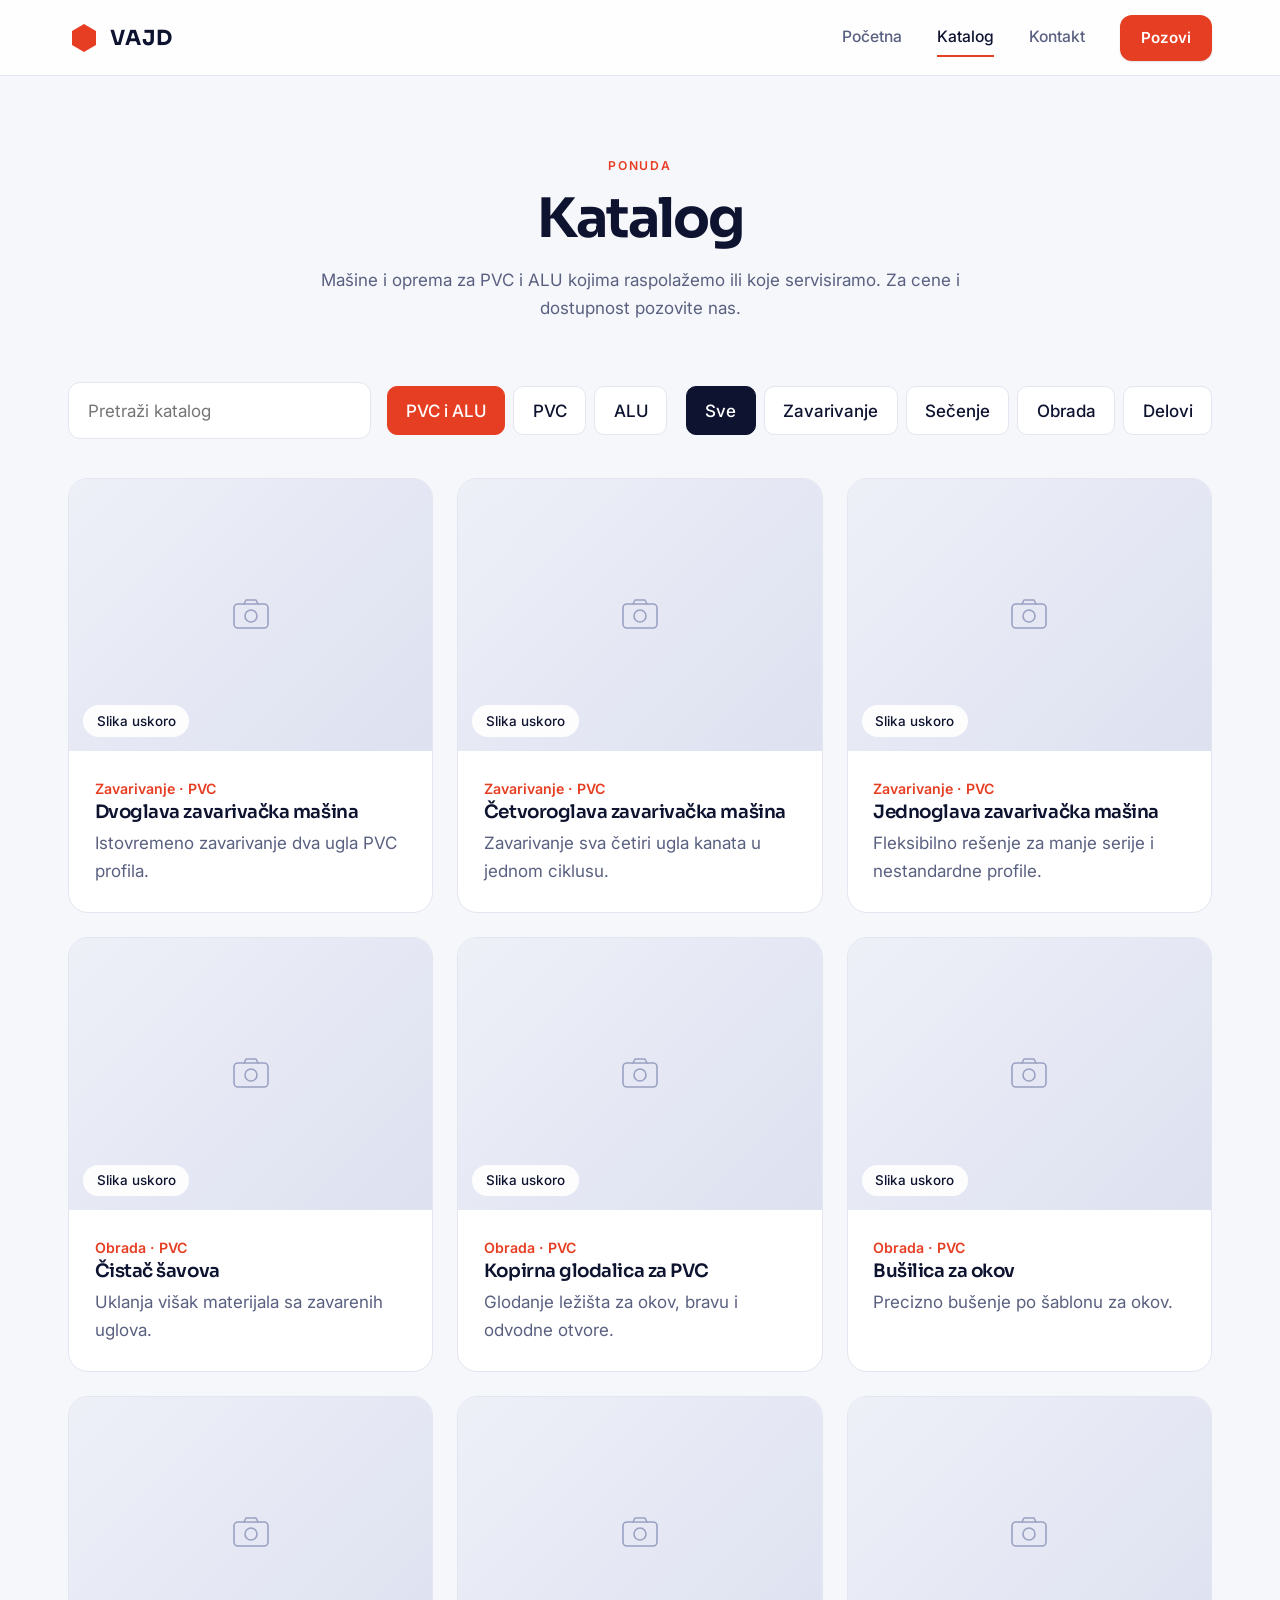
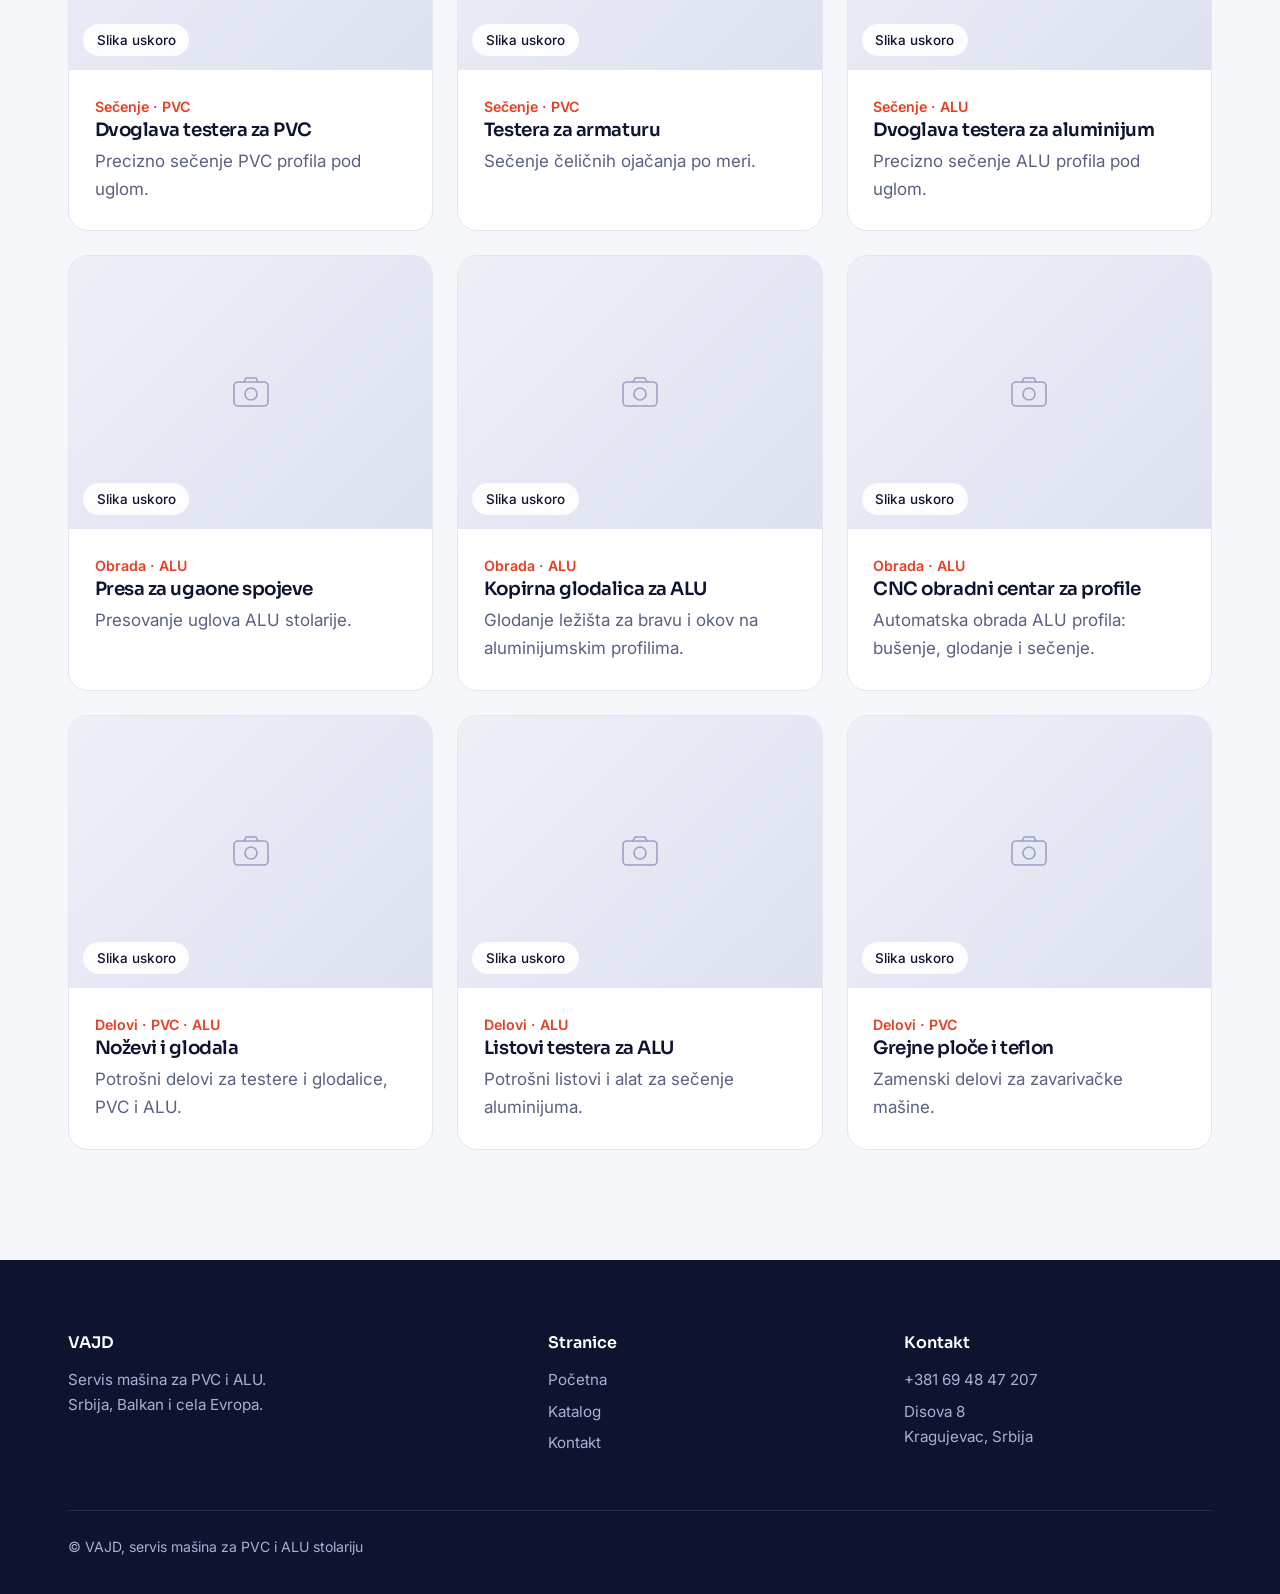
==== katalog.html @ 74d322bf "Add files via upload" ====
<!doctype html><html lang="sr"><head><meta charset="utf-8"><meta name="viewport" content="width=device-width,initial-scale=1">
<title>Katalog mašina za PVC i ALU | VAJD Kragujevac</title><meta name="description" content="Mašine i oprema za PVC i ALU stolariju kojima raspolaže i koje servisira VAJD iz Kragujevca."><meta property="og:title" content="Katalog mašina za PVC i ALU | VAJD Kragujevac"><meta property="og:description" content="Mašine i oprema za PVC i ALU stolariju kojima raspolaže i koje servisira VAJD iz Kragujevca.">
<link rel="preconnect" href="https://fonts.googleapis.com"><link rel="preconnect" href="https://fonts.gstatic.com" crossorigin>
<link rel="stylesheet" href="https://fonts.googleapis.com/css2?family=Inter:wght@400;500;600&family=Sora:wght@600;700&display=swap">
<link rel="stylesheet" href="style.css">
<script type="application/ld+json">{"@context":"https://schema.org","@type":"LocalBusiness","name":"VAJD servis mašina za PVC i ALU stolariju","telephone":"+381694847207","address":{"@type":"PostalAddress","streetAddress":"Disova 8","addressLocality":"Kragujevac","addressCountry":"RS"},"areaServed":["Srbija","Balkan","Evropa"]}</script>
</head><body>
<header><div class="wrap"><a class="brand" href="index.html" aria-label="VAJD početna"><svg viewBox="0 0 32 32" fill="currentColor"><path d="M16 2l12 7v14l-12 7L4 23V9z"/></svg>VAJD</a>
<button class="menu" aria-expanded="false">Meni</button>
<nav><a href="index.html">Početna</a><a href="katalog.html" aria-current="page">Katalog</a><a href="kontakt.html">Kontakt</a><a class="btn" href="tel:+381694847207">Pozovi</a></nav></div></header>
<main><section style="padding:150px 0 110px"><div class="wrap"><div class="head"><span class="eb">Ponuda</span><h1 style="font-size:clamp(2.2rem,4.6vw,3.4rem)">Katalog</h1><p style="margin-top:1rem">Mašine i oprema za PVC i ALU kojima raspolažemo ili koje servisiramo. Za cene i dostupnost pozovite nas.</p></div>
<div class="tools"><input id="q" type="search" placeholder="Pretraži katalog" aria-label="Pretraga"><div class="fl"><div class="filters" data-k="m"><button data-f="sve" aria-pressed="true">PVC i ALU</button><button data-f="pvc" aria-pressed="false">PVC</button><button data-f="alu" aria-pressed="false">ALU</button></div><div class="filters" data-k="c"><button data-f="sve" aria-pressed="true">Sve</button><button data-f="zavarivanje" aria-pressed="false">Zavarivanje</button><button data-f="sečenje" aria-pressed="false">Sečenje</button><button data-f="obrada" aria-pressed="false">Obrada</button><button data-f="delovi" aria-pressed="false">Delovi</button></div></div></div>
<div class="items">
<button class="item" data-c="zavarivanje" data-m="pvc" data-n="Dvoglava zavarivačka mašina" data-d="Istovremeno zavarivanje dva ugla PVC profila."><div class="ph" role="img" aria-label="Dvoglava zavarivačka mašina" style="--img:url(slike/m1.webp)" data-l="Slika uskoro"></div><div class="t"><small>Zavarivanje · PVC</small><h3>Dvoglava zavarivačka mašina</h3><p>Istovremeno zavarivanje dva ugla PVC profila.</p></div></button>
<button class="item" data-c="zavarivanje" data-m="pvc" data-n="Četvoroglava zavarivačka mašina" data-d="Zavarivanje sva četiri ugla kanata u jednom ciklusu."><div class="ph" role="img" aria-label="Četvoroglava zavarivačka mašina" style="--img:url(slike/m2.webp)" data-l="Slika uskoro"></div><div class="t"><small>Zavarivanje · PVC</small><h3>Četvoroglava zavarivačka mašina</h3><p>Zavarivanje sva četiri ugla kanata u jednom ciklusu.</p></div></button>
<button class="item" data-c="zavarivanje" data-m="pvc" data-n="Jednoglava zavarivačka mašina" data-d="Fleksibilno rešenje za manje serije i nestandardne profile."><div class="ph" role="img" aria-label="Jednoglava zavarivačka mašina" style="--img:url(slike/m3.webp)" data-l="Slika uskoro"></div><div class="t"><small>Zavarivanje · PVC</small><h3>Jednoglava zavarivačka mašina</h3><p>Fleksibilno rešenje za manje serije i nestandardne profile.</p></div></button>
<button class="item" data-c="obrada" data-m="pvc" data-n="Čistač šavova" data-d="Uklanja višak materijala sa zavarenih uglova."><div class="ph" role="img" aria-label="Čistač šavova" style="--img:url(slike/m4.webp)" data-l="Slika uskoro"></div><div class="t"><small>Obrada · PVC</small><h3>Čistač šavova</h3><p>Uklanja višak materijala sa zavarenih uglova.</p></div></button>
<button class="item" data-c="obrada" data-m="pvc" data-n="Kopirna glodalica za PVC" data-d="Glodanje ležišta za okov, bravu i odvodne otvore."><div class="ph" role="img" aria-label="Kopirna glodalica za PVC" style="--img:url(slike/m5.webp)" data-l="Slika uskoro"></div><div class="t"><small>Obrada · PVC</small><h3>Kopirna glodalica za PVC</h3><p>Glodanje ležišta za okov, bravu i odvodne otvore.</p></div></button>
<button class="item" data-c="obrada" data-m="pvc" data-n="Bušilica za okov" data-d="Precizno bušenje po šablonu za okov."><div class="ph" role="img" aria-label="Bušilica za okov" style="--img:url(slike/m6.webp)" data-l="Slika uskoro"></div><div class="t"><small>Obrada · PVC</small><h3>Bušilica za okov</h3><p>Precizno bušenje po šablonu za okov.</p></div></button>
<button class="item" data-c="sečenje" data-m="pvc" data-n="Dvoglava testera za PVC" data-d="Precizno sečenje PVC profila pod uglom."><div class="ph" role="img" aria-label="Dvoglava testera za PVC" style="--img:url(slike/m7.webp)" data-l="Slika uskoro"></div><div class="t"><small>Sečenje · PVC</small><h3>Dvoglava testera za PVC</h3><p>Precizno sečenje PVC profila pod uglom.</p></div></button>
<button class="item" data-c="sečenje" data-m="pvc" data-n="Testera za armaturu" data-d="Sečenje čeličnih ojačanja po meri."><div class="ph" role="img" aria-label="Testera za armaturu" style="--img:url(slike/m8.webp)" data-l="Slika uskoro"></div><div class="t"><small>Sečenje · PVC</small><h3>Testera za armaturu</h3><p>Sečenje čeličnih ojačanja po meri.</p></div></button>
<button class="item" data-c="sečenje" data-m="alu" data-n="Dvoglava testera za aluminijum" data-d="Precizno sečenje ALU profila pod uglom."><div class="ph" role="img" aria-label="Dvoglava testera za aluminijum" style="--img:url(slike/m9.webp)" data-l="Slika uskoro"></div><div class="t"><small>Sečenje · ALU</small><h3>Dvoglava testera za aluminijum</h3><p>Precizno sečenje ALU profila pod uglom.</p></div></button>
<button class="item" data-c="obrada" data-m="alu" data-n="Presa za ugaone spojeve" data-d="Presovanje uglova ALU stolarije."><div class="ph" role="img" aria-label="Presa za ugaone spojeve" style="--img:url(slike/m10.webp)" data-l="Slika uskoro"></div><div class="t"><small>Obrada · ALU</small><h3>Presa za ugaone spojeve</h3><p>Presovanje uglova ALU stolarije.</p></div></button>
<button class="item" data-c="obrada" data-m="alu" data-n="Kopirna glodalica za ALU" data-d="Glodanje ležišta za bravu i okov na aluminijumskim profilima."><div class="ph" role="img" aria-label="Kopirna glodalica za ALU" style="--img:url(slike/m11.webp)" data-l="Slika uskoro"></div><div class="t"><small>Obrada · ALU</small><h3>Kopirna glodalica za ALU</h3><p>Glodanje ležišta za bravu i okov na aluminijumskim profilima.</p></div></button>
<button class="item" data-c="obrada" data-m="alu" data-n="CNC obradni centar za profile" data-d="Automatska obrada ALU profila: bušenje, glodanje i sečenje."><div class="ph" role="img" aria-label="CNC obradni centar za profile" style="--img:url(slike/m12.webp)" data-l="Slika uskoro"></div><div class="t"><small>Obrada · ALU</small><h3>CNC obradni centar za profile</h3><p>Automatska obrada ALU profila: bušenje, glodanje i sečenje.</p></div></button>
<button class="item" data-c="delovi" data-m="pvc alu" data-n="Noževi i glodala" data-d="Potrošni delovi za testere i glodalice, PVC i ALU."><div class="ph" role="img" aria-label="Noževi i glodala" style="--img:url(slike/m13.webp)" data-l="Slika uskoro"></div><div class="t"><small>Delovi · PVC · ALU</small><h3>Noževi i glodala</h3><p>Potrošni delovi za testere i glodalice, PVC i ALU.</p></div></button>
<button class="item" data-c="delovi" data-m="alu" data-n="Listovi testera za ALU" data-d="Potrošni listovi i alat za sečenje aluminijuma."><div class="ph" role="img" aria-label="Listovi testera za ALU" style="--img:url(slike/m14.webp)" data-l="Slika uskoro"></div><div class="t"><small>Delovi · ALU</small><h3>Listovi testera za ALU</h3><p>Potrošni listovi i alat za sečenje aluminijuma.</p></div></button>
<button class="item" data-c="delovi" data-m="pvc" data-n="Grejne ploče i teflon" data-d="Zamenski delovi za zavarivačke mašine."><div class="ph" role="img" aria-label="Grejne ploče i teflon" style="--img:url(slike/m15.webp)" data-l="Slika uskoro"></div><div class="t"><small>Delovi · PVC</small><h3>Grejne ploče i teflon</h3><p>Zamenski delovi za zavarivačke mašine.</p></div></button>
</div></div></section>
<dialog><h3></h3><p></p><div class="row"><a class="btn" href="tel:+381694847207">Pozovi za informacije</a><button class="btn g" data-close>Zatvori</button></div></dialog>
</main><footer><div class="wrap"><div class="cols"><div><b>VAJD</b><p>Servis mašina za PVC i ALU.<br>Srbija, Balkan i cela Evropa.</p></div><div><b>Stranice</b><a href="index.html">Početna</a><a href="katalog.html">Katalog</a><a href="kontakt.html">Kontakt</a></div><div><b>Kontakt</b><a href="tel:+381694847207">+381 69 48 47 207</a><p>Disova 8<br>Kragujevac, Srbija</p></div></div><div class="copy">© VAJD, servis mašina za PVC i ALU stolariju</div></div></footer><div class="dock"><a class="btn" href="tel:+381694847207">Pozovi</a><a class="btn g" href="viber://chat?number=%2B381694847207">Viber</a></div><script src="main.js"></script></body></html>
---- style.css ----
:root{--bg:#f6f7fb;--w:#fff;--ink:#0e1330;--mute:#5a6080;--line:#e3e6f0;--red:#e63e22;--navy:#0e1330;--navy2:#171c42;--r:20px;--sh:0 1px 2px rgba(14,19,48,.05),0 18px 40px -18px rgba(14,19,48,.18)}
*{box-sizing:border-box;margin:0}
html{scroll-behavior:smooth}
body{font:400 17px/1.65 Inter,system-ui,sans-serif;color:var(--ink);background:var(--bg);overflow-x:hidden;-webkit-font-smoothing:antialiased}
h1,h2,h3{font-family:Sora,Inter,sans-serif;line-height:1.12;letter-spacing:-.025em;font-weight:600}
h1{font-size:clamp(2.4rem,5.2vw,4rem);font-weight:700;letter-spacing:-.035em}
h2{font-size:clamp(1.8rem,3.4vw,2.6rem);margin-bottom:1rem}
h3{font-size:1.15rem;margin-bottom:.4rem}
p{color:var(--mute)}a{color:inherit}
:focus-visible{outline:3px solid var(--red);outline-offset:3px}
.wrap{max-width:1200px;margin:0 auto;padding:0 28px}
header{position:fixed;inset:0 0 auto;z-index:10}
header::before{content:"";position:absolute;inset:0;z-index:-1;background:rgba(255,255,255,.86);backdrop-filter:blur(16px);border-bottom:1px solid var(--line)}
header .wrap{display:flex;align-items:center;justify-content:space-between;height:76px}
.brand{display:flex;align-items:center;gap:.65rem;text-decoration:none;font:700 1.3rem Sora,Inter,system-ui,sans-serif;letter-spacing:.04em}
.brand svg{width:32px;height:32px;color:var(--red)}
nav{display:flex;align-items:center;gap:2.2rem}
nav a:not(.btn){text-decoration:none;color:var(--mute);font-weight:500;font-size:.98rem;padding:.3rem 0;border-bottom:2px solid transparent}
nav a:not(.btn):hover,nav a[aria-current]{color:var(--ink);border-color:var(--red)}
nav .btn{padding:.65rem 1.3rem;margin:0;font-size:.95rem}
.menu{display:none;background:#fff;border:1px solid var(--line);color:var(--ink);padding:.5rem 1rem;border-radius:10px;font:inherit;font-weight:500}
.btn{display:inline-flex;align-items:center;justify-content:center;background:var(--red);color:#fff!important;padding:.95rem 1.8rem;border-radius:12px;text-decoration:none;font-weight:600;border:0;font-size:1rem;cursor:pointer;transition:background .2s,transform .2s;box-shadow:0 1px 2px rgba(0,0,0,.12)}
.btn:hover{background:#cf3318;transform:translateY(-1px)}
.btn.g{background:#fff;color:var(--ink)!important;box-shadow:inset 0 0 0 1px var(--line),0 1px 2px rgba(14,19,48,.05)}
.btn.g:hover{background:#f0f2f9}
.btn.d{background:rgba(255,255,255,.08);color:#fff!important;box-shadow:inset 0 0 0 1px rgba(255,255,255,.2)}
.row{display:flex;flex-wrap:wrap;gap:.8rem}
.hero{padding:150px 0 110px;background:linear-gradient(180deg,#fff 0,var(--bg) 100%)}
.hero .wrap{display:grid;grid-template-columns:1.05fr .95fr;gap:72px;align-items:center}
.hero .wrap>div:first-child{animation:up .8s cubic-bezier(.2,.7,.2,1) both}
@keyframes up{from{opacity:0;transform:translateY(18px)}}
.lead{font-size:1.2rem;max-width:46ch;margin:1.4rem 0 2.2rem}
.chip{display:inline-flex;align-items:center;gap:.55rem;padding:.4rem 1rem;border:1px solid var(--line);border-radius:99px;background:#fff;font-size:.9rem;font-weight:500;margin-bottom:1.6rem}
.chip i{width:8px;height:8px;border-radius:50%;background:#22b35e}
.hv{position:relative}
.hv .ph{aspect-ratio:4/5;box-shadow:var(--sh)}
.float{position:absolute;left:-28px;bottom:36px;display:flex;align-items:center;gap:.9rem;background:#fff;border-radius:16px;padding:1rem 1.3rem;box-shadow:var(--sh);border:1px solid var(--line)}
.float b{display:block;font:600 1rem Sora,Inter,system-ui,sans-serif}.float span{font-size:.88rem;color:var(--mute)}
.float svg,.ic svg{width:26px;height:26px;fill:none;stroke:currentColor;stroke-width:1.7;stroke-linecap:round;stroke-linejoin:round}
.float svg{color:var(--red)}
.ph{position:relative;border-radius:var(--r);overflow:hidden;border:1px solid var(--line);min-height:180px;background-color:#e6e9f4;background-image:var(--img),url("data:image/svg+xml,%3Csvg xmlns='http://www.w3.org/2000/svg' width='44' height='44' fill='none' stroke='%239aa1c2' stroke-width='1.6' stroke-linecap='round' stroke-linejoin='round'%3E%3Crect x='5' y='11' width='34' height='24' rx='4'/%3E%3Ccircle cx='22' cy='23' r='6'/%3E%3Cpath d='M15 11l2-4h10l2 4'/%3E%3C/svg%3E"),linear-gradient(135deg,#eef0f8,#dde1f0);background-size:cover,44px,cover;background-position:center;background-repeat:no-repeat}
.ph[data-l]::after{content:attr(data-l);position:absolute;left:14px;bottom:14px;padding:.3rem .85rem;border-radius:99px;background:rgba(255,255,255,.92);font-size:.84rem;font-weight:500;color:var(--ink)}
section{padding:110px 0}
.head{text-align:center;max-width:680px;margin:0 auto 60px}
.trust{margin-top:-56px;position:relative;z-index:2;padding:0}
.tcard{background:#fff;border:1px solid var(--line);border-radius:var(--r);box-shadow:var(--sh);display:grid;grid-template-columns:repeat(3,1fr)}
.tcard div{padding:2rem 1.5rem;text-align:center}.tcard div+div{border-left:1px solid var(--line)}
.tcard b{display:block;font:600 1.25rem Sora,Inter,system-ui,sans-serif;margin-bottom:.2rem}.tcard p{font-size:.95rem}
.cards{display:grid;grid-template-columns:repeat(3,1fr);gap:24px}
.card{background:#fff;border:1px solid var(--line);border-radius:var(--r);padding:2rem;transition:box-shadow .25s,transform .25s}
.card:hover{box-shadow:var(--sh);transform:translateY(-3px)}
.ic{width:52px;height:52px;border-radius:14px;background:rgba(230,62,34,.08);color:var(--red);display:grid;place-items:center;margin-bottom:1.3rem}
.split{display:grid;grid-template-columns:1fr 1fr;gap:80px;align-items:center}
.split+.split{margin-top:110px}.split.rev .ph{order:2}
.split .ph{aspect-ratio:5/4;box-shadow:var(--sh)}
.split ul{list-style:none;padding:0;margin-top:1.4rem;display:grid;gap:.8rem}
.split li{padding-left:2rem;position:relative}
.split li::before{content:"";position:absolute;left:0;top:.35em;width:1.2rem;height:1.2rem;border-radius:50%;background:rgba(230,62,34,.1) url("data:image/svg+xml,%3Csvg xmlns='http://www.w3.org/2000/svg' viewBox='0 0 20 20' fill='none' stroke='%23e63e22' stroke-width='2.4' stroke-linecap='round' stroke-linejoin='round'%3E%3Cpath d='M5 10.5l3.2 3.2L15 7'/%3E%3C/svg%3E") center/70% no-repeat}
.bento{display:grid;grid-template-columns:repeat(4,1fr);grid-auto-rows:210px;gap:20px}
.bento .ph:nth-child(1){grid-column:span 2;grid-row:span 2}.bento .ph:nth-child(4),.bento .ph:nth-child(5),.bento .ph:nth-child(6){grid-column:span 2}
.white{background:#fff;border-block:1px solid var(--line)}
.steps{display:grid;grid-template-columns:repeat(4,1fr);gap:32px;counter-reset:s}
.steps div{counter-increment:s;border-top:2px solid var(--line);padding-top:1.6rem;position:relative}
.steps div::before{content:"0" counter(s);display:block;font:600 1.1rem Sora,Inter,system-ui,sans-serif;color:var(--red);margin-bottom:.8rem}
.steps div::after{content:"";position:absolute;top:-2px;left:0;width:56px;height:2px;background:var(--red)}
.dark{background:var(--navy);color:#fff}.dark p{color:#aab0d4}
.reach{display:grid;grid-template-columns:repeat(3,1fr);gap:24px}
.reach .card{background:var(--navy2);border-color:rgba(255,255,255,.1);color:#fff}.reach .card:hover{box-shadow:none;transform:none}
.reach ul{list-style:none;padding:0;margin-top:1.2rem;display:flex;flex-wrap:wrap;gap:.5rem}
.reach li{font-size:.88rem;padding:.25rem .8rem;border-radius:99px;border:1px solid rgba(255,255,255,.18);color:#d3d7ee}
.faq{max-width:820px;margin:0 auto}
details{border-bottom:1px solid var(--line);padding:1.3rem 0}
summary{cursor:pointer;font:600 1.1rem Sora,Inter,system-ui,sans-serif;list-style:none;display:flex;justify-content:space-between;gap:1rem}
summary::after{content:"+";color:var(--red);font-size:1.5rem;line-height:1}details[open] summary::after{content:"–"}
details p{margin-top:.8rem;max-width:68ch}
.ctab{background:var(--navy);border-radius:28px;padding:80px 28px;text-align:center;color:#fff}
.ctab p{max-width:48ch;margin:0 auto 2.2rem;color:#aab0d4}.ctab .row{justify-content:center}
.pad0{padding-top:0}
.tools{display:flex;flex-wrap:wrap;gap:1rem;align-items:center;justify-content:space-between;margin-bottom:2.4rem}
.tools input{flex:1;min-width:240px;max-width:380px;background:#fff;border:1px solid var(--line);border-radius:12px;padding:.85rem 1.2rem;color:var(--ink);font:inherit}
.filters{display:flex;flex-wrap:wrap;gap:.5rem}
.filters button{font:inherit;font-weight:500;padding:.6rem 1.15rem;border:1px solid var(--line);background:#fff;color:var(--ink);border-radius:10px;cursor:pointer}
.filters button[aria-pressed=true]{background:var(--ink);border-color:var(--ink);color:#fff}
.items{display:grid;grid-template-columns:repeat(3,1fr);gap:24px}
.item{display:flex;flex-direction:column;justify-content:flex-start;align-items:stretch;background:#fff;border:1px solid var(--line);border-radius:var(--r);overflow:hidden;cursor:pointer;text-align:left;font:inherit;color:inherit;padding:0;transition:box-shadow .25s,transform .25s}
.item:hover{box-shadow:var(--sh);transform:translateY(-3px)}
.item .ph{border:0;border-radius:0;aspect-ratio:4/3}.item .t{padding:1.4rem 1.6rem 1.7rem}
.item small{color:var(--red);font-weight:600}.item[hidden]{display:none}
dialog{border:0;border-radius:24px;max-width:540px;width:calc(100% - 2rem);padding:2.2rem;background:#fff;color:var(--ink);box-shadow:0 30px 80px rgba(14,19,48,.35);margin:auto}
dialog::backdrop{background:rgba(14,19,48,.55);backdrop-filter:blur(4px)}dialog p{margin:.7rem 0 1.5rem}
.contact{display:grid;grid-template-columns:1fr 1.15fr;gap:32px;align-items:stretch}
.contact .card{margin-bottom:20px}.contact .card:last-child{margin:0}.big{font:600 1.8rem Sora,Inter,system-ui,sans-serif;text-decoration:none}
iframe{width:100%;height:100%;min-height:420px;border:1px solid var(--line);border-radius:var(--r)}
footer{background:var(--navy);color:#aab0d4;padding:72px 0 36px}
footer .cols{display:grid;grid-template-columns:1.4fr 1fr 1fr;gap:48px}
footer b{display:block;color:#fff;font:600 1rem Sora,Inter,system-ui,sans-serif;margin-bottom:.9rem}footer p,footer a{color:#aab0d4;text-decoration:none;display:block;margin-bottom:.4rem;font-size:.95rem}footer a:hover{color:#fff}
footer .copy{border-top:1px solid rgba(255,255,255,.1);margin-top:48px;padding-top:24px;font-size:.88rem}
.nomt{margin-top:0}
@media(max-width:900px){.hero{padding:120px 0 90px}.hero .wrap,.split,.contact{grid-template-columns:1fr;gap:48px}.split.rev .ph{order:0}.float{left:14px}.cards,.items,.reach{grid-template-columns:1fr 1fr}.steps{grid-template-columns:1fr 1fr}.bento{grid-template-columns:1fr 1fr;grid-auto-rows:170px}.bento .ph:nth-child(1),.bento .ph:nth-child(4){grid-column:span 2}.bento .ph:nth-child(5),.bento .ph:nth-child(6){grid-column:span 1}section{padding:72px 0}.split+.split{margin-top:72px}.menu{display:block}nav{display:none;position:absolute;top:76px;left:0;right:0;flex-direction:column;align-items:stretch;gap:1rem;background:#fff;padding:1.4rem 28px;border-bottom:1px solid var(--line)}nav.open{display:flex}nav .btn{margin-top:.4rem}.tcard{grid-template-columns:1fr}.tcard div+div{border-left:0;border-top:1px solid var(--line)}footer .cols{grid-template-columns:1fr 1fr}}
@media(max-width:560px){.cards,.items,.reach,.steps,footer .cols{grid-template-columns:1fr}.row .btn{flex:1 1 100%}.wrap{padding:0 20px}.ctab{padding:56px 22px}.tools input{max-width:none}}
@media(prefers-reduced-motion:reduce){*{animation:none!important;transition:none!important;scroll-behavior:auto!important}}
/* premium layer */
.eb{display:inline-block;font:600 .76rem Inter,system-ui,sans-serif;letter-spacing:.16em;text-transform:uppercase;color:var(--red);margin-bottom:1rem}
.head h1+p{margin-top:1rem}
.js [data-r]{opacity:0;transform:translateY(28px);transition:opacity .9s cubic-bezier(.2,.7,.2,1),transform .9s cubic-bezier(.2,.7,.2,1)}
.js [data-r].in{opacity:1;transform:none}
.fl{display:flex;flex-wrap:wrap;gap:.6rem 1.2rem;justify-content:flex-end}
.filters[data-k=m] button[aria-pressed=true]{background:var(--red);border-color:var(--red)}
.dock{display:none}
.hero h1{text-wrap:balance}.head h2{text-wrap:balance}
@media(max-width:900px){
 body{padding-bottom:100px}
 .dock{display:flex;gap:10px;position:fixed;left:12px;right:12px;bottom:calc(12px + env(safe-area-inset-bottom,0px));z-index:9;padding:8px;border-radius:20px;background:rgba(255,255,255,.88);backdrop-filter:blur(18px);border:1px solid var(--line);box-shadow:0 16px 44px -12px rgba(14,19,48,.38)}
 .dock .btn{flex:1;padding:.9rem;margin:0;border-radius:14px}
 nav{position:fixed;top:76px;bottom:0;left:0;right:0;gap:0;padding:1.2rem 24px 120px;overflow:auto;background:#fff}
 nav a:not(.btn){font:600 1.7rem Sora,Inter,system-ui,sans-serif;color:var(--ink);padding:1.1rem 0;border-bottom:1px solid var(--line)}
 nav .btn{margin-top:1.6rem;padding:1rem;font-size:1.05rem}
 .fl{justify-content:flex-start}
}
@media(max-width:700px){
 .snap{display:flex!important;overflow-x:auto;scroll-snap-type:x mandatory;gap:14px;margin:0 -20px;padding:6px 20px 22px;scroll-padding:0 20px;scrollbar-width:none;-webkit-overflow-scrolling:touch}
 .snap::-webkit-scrollbar{display:none}
 .snap>*{flex:0 0 82%;scroll-snap-align:start}
 .steps.snap>*{flex-basis:74%;padding-right:.4rem}
 .reach.snap>*{flex-basis:84%}
 h1{font-size:2.35rem;letter-spacing:-.04em}
 h2{font-size:1.85rem}
 .hero{padding:104px 0 72px}
 .lead{font-size:1.08rem;margin:1.1rem 0 1.8rem}
 .hero .wrap{gap:40px}
 .hv{margin:0 -20px}.hv .ph{aspect-ratio:1/1;border-radius:0;border-left:0;border-right:0}
 .float{left:20px;bottom:20px}
 .head{margin-bottom:36px;text-align:left}.head .eb{display:block}
 .tcard div{padding:1.15rem 1.4rem;text-align:left}
 .tcard b{font-size:1.1rem}
 .trust{margin-top:-28px}
 section{padding:64px 0}
 .split{gap:28px}.split h2{margin-bottom:.6rem}
 .bento{grid-auto-rows:150px;gap:12px}
 .items{grid-template-columns:1fr 1fr;gap:12px}.item .t{padding:.9rem 1rem 1.1rem}.item h3{font-size:1rem}.item p{display:none}.item small{font-size:.72rem}
 .ph{border-radius:16px}
 .ctab{padding:52px 24px;text-align:left;border-radius:24px}.ctab .row{justify-content:flex-start}.ctab p{margin-left:0}
 .tools{margin-bottom:1.6rem;flex-direction:column;align-items:stretch}.fl{min-width:0;max-width:100%;flex-wrap:nowrap}.filters{overflow-x:auto;flex-wrap:nowrap;margin:0 -20px;padding:0 20px;scrollbar-width:none}.fl{flex-direction:column;width:100%;gap:.6rem;margin:0}.filters button{white-space:nowrap}
 footer{padding-top:52px}
}

@media(max-width:900px){.dock{transform:translateY(140%);opacity:0;transition:transform .45s cubic-bezier(.2,.7,.2,1),opacity .3s}.dock.on{transform:none;opacity:1}body.nv .dock{transform:translateY(140%);opacity:0}}
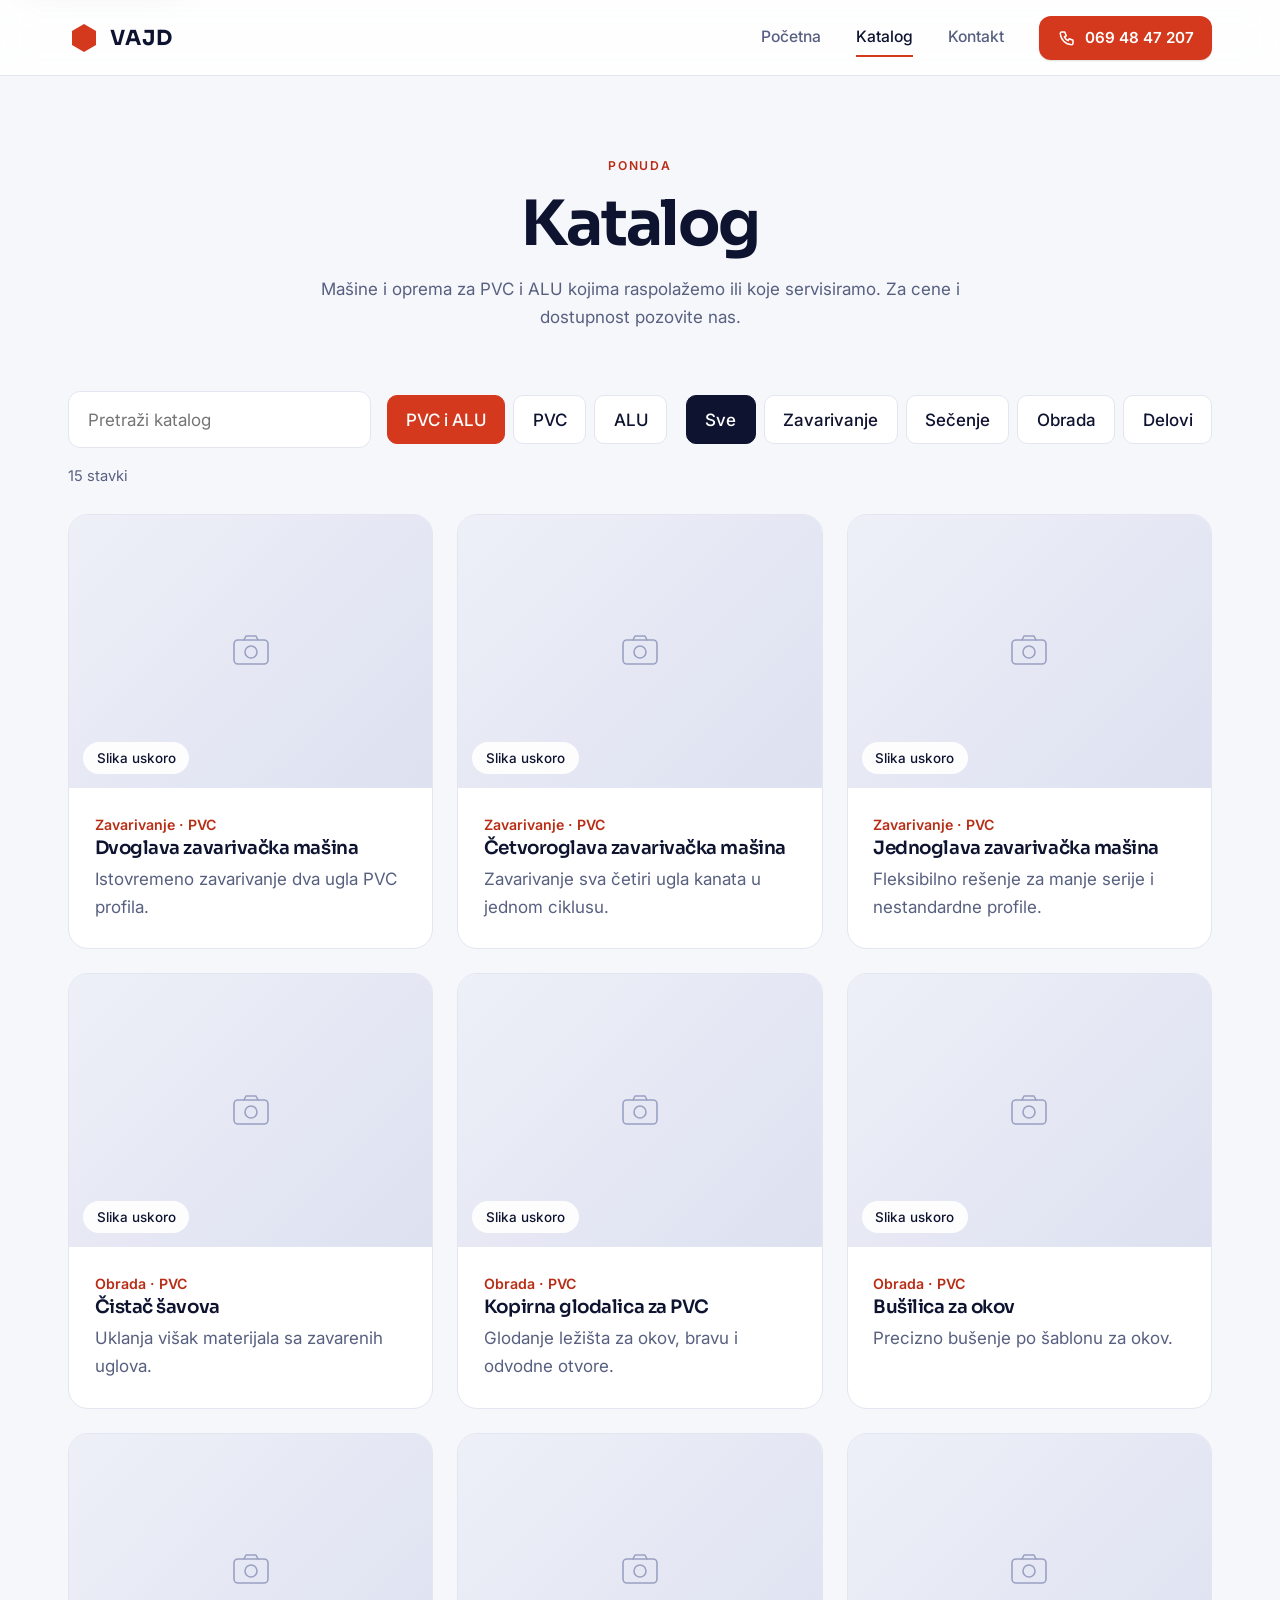
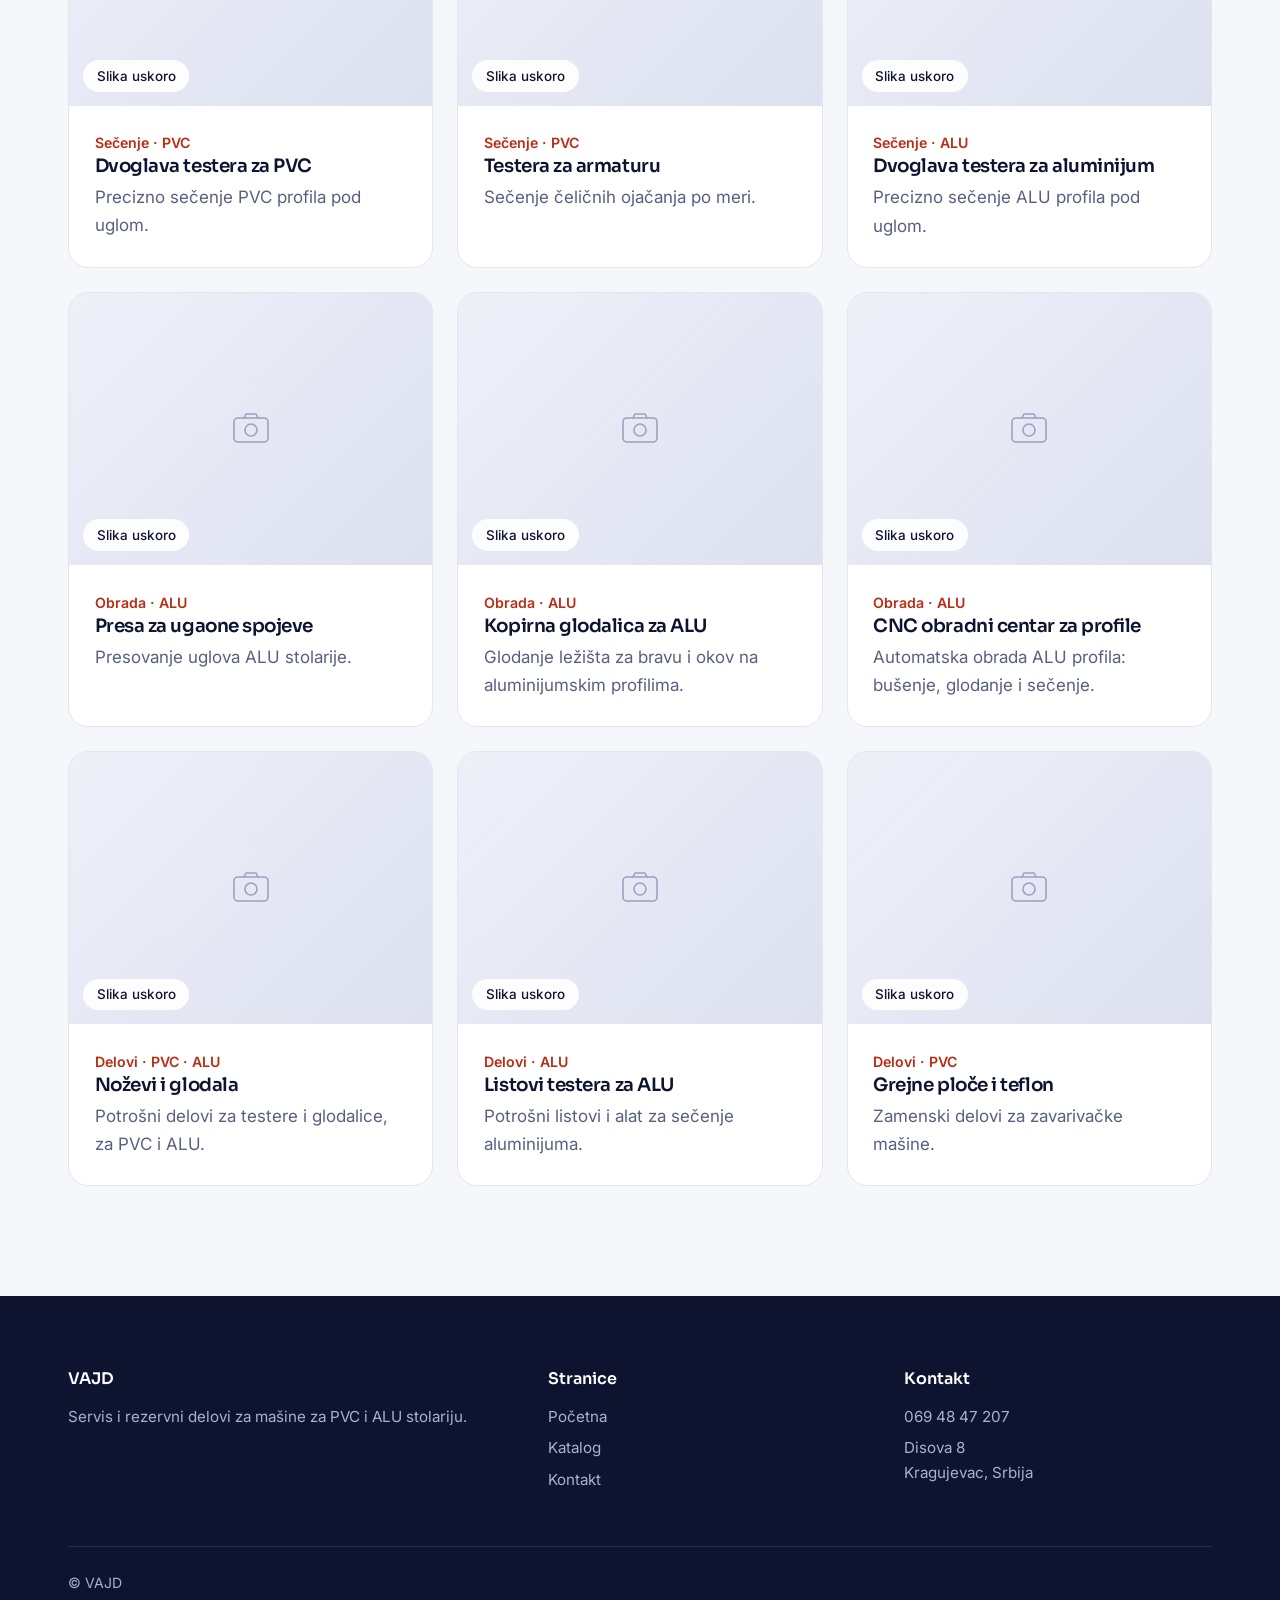
==== commit 32c5440b: "Add files via upload" ====
--- a/katalog.html
+++ b/katalog.html
@@ -1,31 +1,22 @@
-<!doctype html><html lang="sr"><head><meta charset="utf-8"><meta name="viewport" content="width=device-width,initial-scale=1">
-<title>Katalog mašina za PVC i ALU | VAJD Kragujevac</title><meta name="description" content="Mašine i oprema za PVC i ALU stolariju kojima raspolaže i koje servisira VAJD iz Kragujevca."><meta property="og:title" content="Katalog mašina za PVC i ALU | VAJD Kragujevac"><meta property="og:description" content="Mašine i oprema za PVC i ALU stolariju kojima raspolaže i koje servisira VAJD iz Kragujevca.">
+<!doctype html><html lang="sr"><head><meta charset="utf-8"><meta name="viewport" content="width=device-width,initial-scale=1,viewport-fit=cover">
+<title>Katalog mašina za PVC i ALU stolariju | VAJD Kragujevac</title><meta name="description" content="Mašine i oprema za PVC i ALU stolariju kojima raspolaže i koje servisira VAJD iz Kragujevca."><meta name="theme-color" content="#ffffff">
+<meta property="og:title" content="Katalog mašina za PVC i ALU stolariju | VAJD Kragujevac"><meta property="og:description" content="Mašine i oprema za PVC i ALU stolariju kojima raspolaže i koje servisira VAJD iz Kragujevca."><meta property="og:type" content="website">
+<link rel="icon" href="data:image/svg+xml,%3Csvg xmlns='http://www.w3.org/2000/svg' viewBox='0 0 32 32'%3E%3Cpath fill='%23d4381d' d='M16 2l12 7v14l-12 7L4 23V9z'/%3E%3C/svg%3E">
 <link rel="preconnect" href="https://fonts.googleapis.com"><link rel="preconnect" href="https://fonts.gstatic.com" crossorigin>
 <link rel="stylesheet" href="https://fonts.googleapis.com/css2?family=Inter:wght@400;500;600&family=Sora:wght@600;700&display=swap">
 <link rel="stylesheet" href="style.css">
-<script type="application/ld+json">{"@context":"https://schema.org","@type":"LocalBusiness","name":"VAJD servis mašina za PVC i ALU stolariju","telephone":"+381694847207","address":{"@type":"PostalAddress","streetAddress":"Disova 8","addressLocality":"Kragujevac","addressCountry":"RS"},"areaServed":["Srbija","Balkan","Evropa"]}</script>
+<script type="application/ld+json">{"@context":"https://schema.org","@type":"LocalBusiness","name":"VAJD servis mašina za PVC i ALU stolariju","description":"Servis, održavanje i rezervni delovi za mašine za PVC i ALU stolariju.","telephone":"+381694847207","address":{"@type":"PostalAddress","streetAddress":"Disova 8","addressLocality":"Kragujevac","addressCountry":"RS"},"areaServed":["Srbija","Balkan"]}</script>
 </head><body>
-<header><div class="wrap"><a class="brand" href="index.html" aria-label="VAJD početna"><svg viewBox="0 0 32 32" fill="currentColor"><path d="M16 2l12 7v14l-12 7L4 23V9z"/></svg>VAJD</a>
-<button class="menu" aria-expanded="false">Meni</button>
-<nav><a href="index.html">Početna</a><a href="katalog.html" aria-current="page">Katalog</a><a href="kontakt.html">Kontakt</a><a class="btn" href="tel:+381694847207">Pozovi</a></nav></div></header>
-<main><section style="padding:150px 0 110px"><div class="wrap"><div class="head"><span class="eb">Ponuda</span><h1 style="font-size:clamp(2.2rem,4.6vw,3.4rem)">Katalog</h1><p style="margin-top:1rem">Mašine i oprema za PVC i ALU kojima raspolažemo ili koje servisiramo. Za cene i dostupnost pozovite nas.</p></div>
-<div class="tools"><input id="q" type="search" placeholder="Pretraži katalog" aria-label="Pretraga"><div class="fl"><div class="filters" data-k="m"><button data-f="sve" aria-pressed="true">PVC i ALU</button><button data-f="pvc" aria-pressed="false">PVC</button><button data-f="alu" aria-pressed="false">ALU</button></div><div class="filters" data-k="c"><button data-f="sve" aria-pressed="true">Sve</button><button data-f="zavarivanje" aria-pressed="false">Zavarivanje</button><button data-f="sečenje" aria-pressed="false">Sečenje</button><button data-f="obrada" aria-pressed="false">Obrada</button><button data-f="delovi" aria-pressed="false">Delovi</button></div></div></div>
-<div class="items">
-<button class="item" data-c="zavarivanje" data-m="pvc" data-n="Dvoglava zavarivačka mašina" data-d="Istovremeno zavarivanje dva ugla PVC profila."><div class="ph" role="img" aria-label="Dvoglava zavarivačka mašina" style="--img:url(slike/m1.webp)" data-l="Slika uskoro"></div><div class="t"><small>Zavarivanje · PVC</small><h3>Dvoglava zavarivačka mašina</h3><p>Istovremeno zavarivanje dva ugla PVC profila.</p></div></button>
-<button class="item" data-c="zavarivanje" data-m="pvc" data-n="Četvoroglava zavarivačka mašina" data-d="Zavarivanje sva četiri ugla kanata u jednom ciklusu."><div class="ph" role="img" aria-label="Četvoroglava zavarivačka mašina" style="--img:url(slike/m2.webp)" data-l="Slika uskoro"></div><div class="t"><small>Zavarivanje · PVC</small><h3>Četvoroglava zavarivačka mašina</h3><p>Zavarivanje sva četiri ugla kanata u jednom ciklusu.</p></div></button>
-<button class="item" data-c="zavarivanje" data-m="pvc" data-n="Jednoglava zavarivačka mašina" data-d="Fleksibilno rešenje za manje serije i nestandardne profile."><div class="ph" role="img" aria-label="Jednoglava zavarivačka mašina" style="--img:url(slike/m3.webp)" data-l="Slika uskoro"></div><div class="t"><small>Zavarivanje · PVC</small><h3>Jednoglava zavarivačka mašina</h3><p>Fleksibilno rešenje za manje serije i nestandardne profile.</p></div></button>
-<button class="item" data-c="obrada" data-m="pvc" data-n="Čistač šavova" data-d="Uklanja višak materijala sa zavarenih uglova."><div class="ph" role="img" aria-label="Čistač šavova" style="--img:url(slike/m4.webp)" data-l="Slika uskoro"></div><div class="t"><small>Obrada · PVC</small><h3>Čistač šavova</h3><p>Uklanja višak materijala sa zavarenih uglova.</p></div></button>
-<button class="item" data-c="obrada" data-m="pvc" data-n="Kopirna glodalica za PVC" data-d="Glodanje ležišta za okov, bravu i odvodne otvore."><div class="ph" role="img" aria-label="Kopirna glodalica za PVC" style="--img:url(slike/m5.webp)" data-l="Slika uskoro"></div><div class="t"><small>Obrada · PVC</small><h3>Kopirna glodalica za PVC</h3><p>Glodanje ležišta za okov, bravu i odvodne otvore.</p></div></button>
-<button class="item" data-c="obrada" data-m="pvc" data-n="Bušilica za okov" data-d="Precizno bušenje po šablonu za okov."><div class="ph" role="img" aria-label="Bušilica za okov" style="--img:url(slike/m6.webp)" data-l="Slika uskoro"></div><div class="t"><small>Obrada · PVC</small><h3>Bušilica za okov</h3><p>Precizno bušenje po šablonu za okov.</p></div></button>
-<button class="item" data-c="sečenje" data-m="pvc" data-n="Dvoglava testera za PVC" data-d="Precizno sečenje PVC profila pod uglom."><div class="ph" role="img" aria-label="Dvoglava testera za PVC" style="--img:url(slike/m7.webp)" data-l="Slika uskoro"></div><div class="t"><small>Sečenje · PVC</small><h3>Dvoglava testera za PVC</h3><p>Precizno sečenje PVC profila pod uglom.</p></div></button>
-<button class="item" data-c="sečenje" data-m="pvc" data-n="Testera za armaturu" data-d="Sečenje čeličnih ojačanja po meri."><div class="ph" role="img" aria-label="Testera za armaturu" style="--img:url(slike/m8.webp)" data-l="Slika uskoro"></div><div class="t"><small>Sečenje · PVC</small><h3>Testera za armaturu</h3><p>Sečenje čeličnih ojačanja po meri.</p></div></button>
-<button class="item" data-c="sečenje" data-m="alu" data-n="Dvoglava testera za aluminijum" data-d="Precizno sečenje ALU profila pod uglom."><div class="ph" role="img" aria-label="Dvoglava testera za aluminijum" style="--img:url(slike/m9.webp)" data-l="Slika uskoro"></div><div class="t"><small>Sečenje · ALU</small><h3>Dvoglava testera za aluminijum</h3><p>Precizno sečenje ALU profila pod uglom.</p></div></button>
-<button class="item" data-c="obrada" data-m="alu" data-n="Presa za ugaone spojeve" data-d="Presovanje uglova ALU stolarije."><div class="ph" role="img" aria-label="Presa za ugaone spojeve" style="--img:url(slike/m10.webp)" data-l="Slika uskoro"></div><div class="t"><small>Obrada · ALU</small><h3>Presa za ugaone spojeve</h3><p>Presovanje uglova ALU stolarije.</p></div></button>
-<button class="item" data-c="obrada" data-m="alu" data-n="Kopirna glodalica za ALU" data-d="Glodanje ležišta za bravu i okov na aluminijumskim profilima."><div class="ph" role="img" aria-label="Kopirna glodalica za ALU" style="--img:url(slike/m11.webp)" data-l="Slika uskoro"></div><div class="t"><small>Obrada · ALU</small><h3>Kopirna glodalica za ALU</h3><p>Glodanje ležišta za bravu i okov na aluminijumskim profilima.</p></div></button>
-<button class="item" data-c="obrada" data-m="alu" data-n="CNC obradni centar za profile" data-d="Automatska obrada ALU profila: bušenje, glodanje i sečenje."><div class="ph" role="img" aria-label="CNC obradni centar za profile" style="--img:url(slike/m12.webp)" data-l="Slika uskoro"></div><div class="t"><small>Obrada · ALU</small><h3>CNC obradni centar za profile</h3><p>Automatska obrada ALU profila: bušenje, glodanje i sečenje.</p></div></button>
-<button class="item" data-c="delovi" data-m="pvc alu" data-n="Noževi i glodala" data-d="Potrošni delovi za testere i glodalice, PVC i ALU."><div class="ph" role="img" aria-label="Noževi i glodala" style="--img:url(slike/m13.webp)" data-l="Slika uskoro"></div><div class="t"><small>Delovi · PVC · ALU</small><h3>Noževi i glodala</h3><p>Potrošni delovi za testere i glodalice, PVC i ALU.</p></div></button>
-<button class="item" data-c="delovi" data-m="alu" data-n="Listovi testera za ALU" data-d="Potrošni listovi i alat za sečenje aluminijuma."><div class="ph" role="img" aria-label="Listovi testera za ALU" style="--img:url(slike/m14.webp)" data-l="Slika uskoro"></div><div class="t"><small>Delovi · ALU</small><h3>Listovi testera za ALU</h3><p>Potrošni listovi i alat za sečenje aluminijuma.</p></div></button>
-<button class="item" data-c="delovi" data-m="pvc" data-n="Grejne ploče i teflon" data-d="Zamenski delovi za zavarivačke mašine."><div class="ph" role="img" aria-label="Grejne ploče i teflon" style="--img:url(slike/m15.webp)" data-l="Slika uskoro"></div><div class="t"><small>Delovi · PVC</small><h3>Grejne ploče i teflon</h3><p>Zamenski delovi za zavarivačke mašine.</p></div></button>
-</div></div></section>
-<dialog><h3></h3><p></p><div class="row"><a class="btn" href="tel:+381694847207">Pozovi za informacije</a><button class="btn g" data-close>Zatvori</button></div></dialog>
-</main><footer><div class="wrap"><div class="cols"><div><b>VAJD</b><p>Servis mašina za PVC i ALU.<br>Srbija, Balkan i cela Evropa.</p></div><div><b>Stranice</b><a href="index.html">Početna</a><a href="katalog.html">Katalog</a><a href="kontakt.html">Kontakt</a></div><div><b>Kontakt</b><a href="tel:+381694847207">+381 69 48 47 207</a><p>Disova 8<br>Kragujevac, Srbija</p></div></div><div class="copy">© VAJD, servis mašina za PVC i ALU stolariju</div></div></footer><div class="dock"><a class="btn" href="tel:+381694847207">Pozovi</a><a class="btn g" href="viber://chat?number=%2B381694847207">Viber</a></div><script src="main.js"></script></body></html>
+<a class="skip" href="#main">Preskoči na sadržaj</a>
+<header><div class="wrap"><a class="brand" href="index.html" aria-label="VAJD, početna"><svg viewBox="0 0 32 32" fill="currentColor" aria-hidden="true"><path d="M16 2l12 7v14l-12 7L4 23V9z"/></svg>VAJD</a>
+<nav aria-label="Glavna navigacija"><a href="index.html">Početna</a><a href="katalog.html" aria-current="page">Katalog</a><a href="kontakt.html">Kontakt</a><a class="btn sm" href="tel:+381694847207"><svg viewBox="0 0 24 24"><path d="M5 4h4l2 5-2.5 1.5a11 11 0 005 5L15 13l5 2v4a2 2 0 01-2 2A16 16 0 013 6a2 2 0 012-2z"/></svg>069 48 47 207</a></nav></div></header>
+<main id="main">
+<section class="pg"><div class="wrap"><div class="head"><span class="eb">Ponuda</span><h1>Katalog</h1><p style="margin-top:1rem">Mašine i oprema za PVC i ALU kojima raspolažemo ili koje servisiramo. Za cene i dostupnost pozovite nas.</p></div>
+<div class="tools"><input id="q" type="search" placeholder="Pretraži katalog" aria-label="Pretraga kataloga"><div class="fl"><div class="filters" data-k="m" role="group" aria-label="Materijal"><button data-f="sve" aria-pressed="true">PVC i ALU</button><button data-f="pvc" aria-pressed="false">PVC</button><button data-f="alu" aria-pressed="false">ALU</button></div><div class="filters" data-k="c" role="group" aria-label="Vrsta mašine"><button data-f="sve" aria-pressed="true">Sve</button><button data-f="zavarivanje" aria-pressed="false">Zavarivanje</button><button data-f="sečenje" aria-pressed="false">Sečenje</button><button data-f="obrada" aria-pressed="false">Obrada</button><button data-f="delovi" aria-pressed="false">Delovi</button></div></div></div>
+<p class="count" aria-live="polite"></p><h2 class="sr">Mašine i oprema</h2>
+<div class="items"><button class="item" data-c="zavarivanje" data-m="pvc" data-n="Dvoglava zavarivačka mašina" data-d="Istovremeno zavarivanje dva ugla PVC profila."><div class="ph" data-l="Slika uskoro"><img src="slike/m1.webp" alt="Dvoglava zavarivačka mašina" loading="lazy" decoding="async" onerror="this.remove()"></div><div class="t"><small>Zavarivanje · PVC</small><h3>Dvoglava zavarivačka mašina</h3><p>Istovremeno zavarivanje dva ugla PVC profila.</p></div></button><button class="item" data-c="zavarivanje" data-m="pvc" data-n="Četvoroglava zavarivačka mašina" data-d="Zavarivanje sva četiri ugla kanata u jednom ciklusu."><div class="ph" data-l="Slika uskoro"><img src="slike/m2.webp" alt="Četvoroglava zavarivačka mašina" loading="lazy" decoding="async" onerror="this.remove()"></div><div class="t"><small>Zavarivanje · PVC</small><h3>Četvoroglava zavarivačka mašina</h3><p>Zavarivanje sva četiri ugla kanata u jednom ciklusu.</p></div></button><button class="item" data-c="zavarivanje" data-m="pvc" data-n="Jednoglava zavarivačka mašina" data-d="Fleksibilno rešenje za manje serije i nestandardne profile."><div class="ph" data-l="Slika uskoro"><img src="slike/m3.webp" alt="Jednoglava zavarivačka mašina" loading="lazy" decoding="async" onerror="this.remove()"></div><div class="t"><small>Zavarivanje · PVC</small><h3>Jednoglava zavarivačka mašina</h3><p>Fleksibilno rešenje za manje serije i nestandardne profile.</p></div></button><button class="item" data-c="obrada" data-m="pvc" data-n="Čistač šavova" data-d="Uklanja višak materijala sa zavarenih uglova."><div class="ph" data-l="Slika uskoro"><img src="slike/m4.webp" alt="Čistač šavova" loading="lazy" decoding="async" onerror="this.remove()"></div><div class="t"><small>Obrada · PVC</small><h3>Čistač šavova</h3><p>Uklanja višak materijala sa zavarenih uglova.</p></div></button><button class="item" data-c="obrada" data-m="pvc" data-n="Kopirna glodalica za PVC" data-d="Glodanje ležišta za okov, bravu i odvodne otvore."><div class="ph" data-l="Slika uskoro"><img src="slike/m5.webp" alt="Kopirna glodalica za PVC" loading="lazy" decoding="async" onerror="this.remove()"></div><div class="t"><small>Obrada · PVC</small><h3>Kopirna glodalica za PVC</h3><p>Glodanje ležišta za okov, bravu i odvodne otvore.</p></div></button><button class="item" data-c="obrada" data-m="pvc" data-n="Bušilica za okov" data-d="Precizno bušenje po šablonu za okov."><div class="ph" data-l="Slika uskoro"><img src="slike/m6.webp" alt="Bušilica za okov" loading="lazy" decoding="async" onerror="this.remove()"></div><div class="t"><small>Obrada · PVC</small><h3>Bušilica za okov</h3><p>Precizno bušenje po šablonu za okov.</p></div></button><button class="item" data-c="sečenje" data-m="pvc" data-n="Dvoglava testera za PVC" data-d="Precizno sečenje PVC profila pod uglom."><div class="ph" data-l="Slika uskoro"><img src="slike/m7.webp" alt="Dvoglava testera za PVC" loading="lazy" decoding="async" onerror="this.remove()"></div><div class="t"><small>Sečenje · PVC</small><h3>Dvoglava testera za PVC</h3><p>Precizno sečenje PVC profila pod uglom.</p></div></button><button class="item" data-c="sečenje" data-m="pvc" data-n="Testera za armaturu" data-d="Sečenje čeličnih ojačanja po meri."><div class="ph" data-l="Slika uskoro"><img src="slike/m8.webp" alt="Testera za armaturu" loading="lazy" decoding="async" onerror="this.remove()"></div><div class="t"><small>Sečenje · PVC</small><h3>Testera za armaturu</h3><p>Sečenje čeličnih ojačanja po meri.</p></div></button><button class="item" data-c="sečenje" data-m="alu" data-n="Dvoglava testera za aluminijum" data-d="Precizno sečenje ALU profila pod uglom."><div class="ph" data-l="Slika uskoro"><img src="slike/m9.webp" alt="Dvoglava testera za aluminijum" loading="lazy" decoding="async" onerror="this.remove()"></div><div class="t"><small>Sečenje · ALU</small><h3>Dvoglava testera za aluminijum</h3><p>Precizno sečenje ALU profila pod uglom.</p></div></button><button class="item" data-c="obrada" data-m="alu" data-n="Presa za ugaone spojeve" data-d="Presovanje uglova ALU stolarije."><div class="ph" data-l="Slika uskoro"><img src="slike/m10.webp" alt="Presa za ugaone spojeve" loading="lazy" decoding="async" onerror="this.remove()"></div><div class="t"><small>Obrada · ALU</small><h3>Presa za ugaone spojeve</h3><p>Presovanje uglova ALU stolarije.</p></div></button><button class="item" data-c="obrada" data-m="alu" data-n="Kopirna glodalica za ALU" data-d="Glodanje ležišta za bravu i okov na aluminijumskim profilima."><div class="ph" data-l="Slika uskoro"><img src="slike/m11.webp" alt="Kopirna glodalica za ALU" loading="lazy" decoding="async" onerror="this.remove()"></div><div class="t"><small>Obrada · ALU</small><h3>Kopirna glodalica za ALU</h3><p>Glodanje ležišta za bravu i okov na aluminijumskim profilima.</p></div></button><button class="item" data-c="obrada" data-m="alu" data-n="CNC obradni centar za profile" data-d="Automatska obrada ALU profila: bušenje, glodanje i sečenje."><div class="ph" data-l="Slika uskoro"><img src="slike/m12.webp" alt="CNC obradni centar za profile" loading="lazy" decoding="async" onerror="this.remove()"></div><div class="t"><small>Obrada · ALU</small><h3>CNC obradni centar za profile</h3><p>Automatska obrada ALU profila: bušenje, glodanje i sečenje.</p></div></button><button class="item" data-c="delovi" data-m="pvc alu" data-n="Noževi i glodala" data-d="Potrošni delovi za testere i glodalice, za PVC i ALU."><div class="ph" data-l="Slika uskoro"><img src="slike/m13.webp" alt="Noževi i glodala" loading="lazy" decoding="async" onerror="this.remove()"></div><div class="t"><small>Delovi · PVC · ALU</small><h3>Noževi i glodala</h3><p>Potrošni delovi za testere i glodalice, za PVC i ALU.</p></div></button><button class="item" data-c="delovi" data-m="alu" data-n="Listovi testera za ALU" data-d="Potrošni listovi i alat za sečenje aluminijuma."><div class="ph" data-l="Slika uskoro"><img src="slike/m14.webp" alt="Listovi testera za ALU" loading="lazy" decoding="async" onerror="this.remove()"></div><div class="t"><small>Delovi · ALU</small><h3>Listovi testera za ALU</h3><p>Potrošni listovi i alat za sečenje aluminijuma.</p></div></button><button class="item" data-c="delovi" data-m="pvc" data-n="Grejne ploče i teflon" data-d="Zamenski delovi za zavarivačke mašine."><div class="ph" data-l="Slika uskoro"><img src="slike/m15.webp" alt="Grejne ploče i teflon" loading="lazy" decoding="async" onerror="this.remove()"></div><div class="t"><small>Delovi · PVC</small><h3>Grejne ploče i teflon</h3><p>Zamenski delovi za zavarivačke mašine.</p></div></button></div>
+<div class="empty" hidden><h3>Nema rezultata</h3><p>Ne nalazimo to u katalogu, ali možda možemo da pomognemo.</p><a class="btn" href="tel:+381694847207">Pozovi 069 48 47 207</a></div></div></section>
+<dialog aria-label="Detalji stavke"><h3></h3><p></p><div class="row"><a class="btn" href="tel:+381694847207">Pozovi za informacije</a><button class="btn g" data-close>Zatvori</button></div></dialog>
+</main>
+<footer><div class="wrap"><div class="cols"><div><b>VAJD</b><p>Servis i rezervni delovi za mašine za PVC i ALU stolariju.</p></div><div><b>Stranice</b><a href="index.html">Početna</a><a href="katalog.html">Katalog</a><a href="kontakt.html">Kontakt</a></div><div><b>Kontakt</b><a href="tel:+381694847207">069 48 47 207</a><p>Disova 8<br>Kragujevac, Srbija</p></div></div><div class="copy">© VAJD</div></div></footer>
+<div class="tabs" role="navigation" aria-label="Brza navigacija"><a href="index.html"><svg viewBox="0 0 24 24" aria-hidden="true"><path d="M3 11l9-8 9 8v9a1 1 0 01-1 1h-5v-6H9v6H4a1 1 0 01-1-1z"/></svg><span>Početna</span></a><a href="katalog.html" aria-current="page"><svg viewBox="0 0 24 24" aria-hidden="true"><rect x="3" y="3" width="7" height="7" rx="1.6"/><rect x="14" y="3" width="7" height="7" rx="1.6"/><rect x="3" y="14" width="7" height="7" rx="1.6"/><rect x="14" y="14" width="7" height="7" rx="1.6"/></svg><span>Katalog</span></a><a class="call" href="tel:+381694847207" aria-label="Pozovi 069 48 47 207"><svg viewBox="0 0 24 24"><path d="M5 4h4l2 5-2.5 1.5a11 11 0 005 5L15 13l5 2v4a2 2 0 01-2 2A16 16 0 013 6a2 2 0 012-2z"/></svg><span>Pozovi</span></a><a href="index.html#usluge"><svg viewBox="0 0 24 24" aria-hidden="true"><path d="M14 6a4 4 0 105 5l-9 9a2 2 0 01-3-3l9-9z"/></svg><span>Usluge</span></a><a href="kontakt.html"><svg viewBox="0 0 24 24" aria-hidden="true"><path d="M12 21s7-6.2 7-11.5A7 7 0 005 9.5C5 14.8 12 21 12 21z"/><circle cx="12" cy="9.5" r="2.5"/></svg><span>Kontakt</span></a></div><script src="main.js"></script></body></html>
--- a/style.css
+++ b/style.css
@@ -1,29 +1,34 @@
-:root{--bg:#f6f7fb;--w:#fff;--ink:#0e1330;--mute:#5a6080;--line:#e3e6f0;--red:#e63e22;--navy:#0e1330;--navy2:#171c42;--r:20px;--sh:0 1px 2px rgba(14,19,48,.05),0 18px 40px -18px rgba(14,19,48,.18)}
+:root{--bg:#f6f7fb;--ink:#0e1330;--mute:#586080;--line:#e3e6f0;--red:#d4381d;--redd:#b82d15;--navy:#0e1330;--navy2:#171c42;--r:20px;--sh:0 1px 2px rgba(14,19,48,.05),0 18px 40px -18px rgba(14,19,48,.18);--f:Inter,system-ui,-apple-system,"Segoe UI",sans-serif;--fh:Sora,var(--f)}
 *{box-sizing:border-box;margin:0}
-html{scroll-behavior:smooth}
-body{font:400 17px/1.65 Inter,system-ui,sans-serif;color:var(--ink);background:var(--bg);overflow-x:hidden;-webkit-font-smoothing:antialiased}
-h1,h2,h3{font-family:Sora,Inter,sans-serif;line-height:1.12;letter-spacing:-.025em;font-weight:600}
-h1{font-size:clamp(2.4rem,5.2vw,4rem);font-weight:700;letter-spacing:-.035em}
+[hidden]{display:none!important}
+html{scroll-behavior:smooth;scroll-padding-top:92px}
+body{font:400 17px/1.65 var(--f);color:var(--ink);background:var(--bg);overflow-x:hidden;-webkit-font-smoothing:antialiased}
+h1,h2,h3{font-family:var(--fh);line-height:1.12;letter-spacing:-.025em;font-weight:600;text-wrap:balance}
+h1{font-size:clamp(2.3rem,5vw,3.9rem);font-weight:700;letter-spacing:-.035em}
 h2{font-size:clamp(1.8rem,3.4vw,2.6rem);margin-bottom:1rem}
 h3{font-size:1.15rem;margin-bottom:.4rem}
 p{color:var(--mute)}a{color:inherit}
 :focus-visible{outline:3px solid var(--red);outline-offset:3px}
+.sr{position:absolute;width:1px;height:1px;overflow:hidden;clip:rect(0 0 0 0);white-space:nowrap}
+.skip{position:absolute;left:12px;top:-70px;z-index:30;background:#fff;padding:.7rem 1rem;border-radius:10px;box-shadow:var(--sh);font-weight:600}.skip:focus{top:12px}
 .wrap{max-width:1200px;margin:0 auto;padding:0 28px}
+.eb{display:inline-block;font:600 .76rem var(--f);letter-spacing:.16em;text-transform:uppercase;color:var(--redd);margin-bottom:1rem}
 header{position:fixed;inset:0 0 auto;z-index:10}
-header::before{content:"";position:absolute;inset:0;z-index:-1;background:rgba(255,255,255,.86);backdrop-filter:blur(16px);border-bottom:1px solid var(--line)}
+header::before{content:"";position:absolute;inset:0;z-index:-1;background:rgba(255,255,255,.88);backdrop-filter:blur(16px);-webkit-backdrop-filter:blur(16px);border-bottom:1px solid var(--line)}
 header .wrap{display:flex;align-items:center;justify-content:space-between;height:76px}
-.brand{display:flex;align-items:center;gap:.65rem;text-decoration:none;font:700 1.3rem Sora,Inter,system-ui,sans-serif;letter-spacing:.04em}
+.brand{display:flex;align-items:center;gap:.65rem;min-height:44px;text-decoration:none;font:700 1.3rem var(--fh);letter-spacing:.04em}
 .brand svg{width:32px;height:32px;color:var(--red)}
-nav{display:flex;align-items:center;gap:2.2rem}
-nav a:not(.btn){text-decoration:none;color:var(--mute);font-weight:500;font-size:.98rem;padding:.3rem 0;border-bottom:2px solid transparent}
-nav a:not(.btn):hover,nav a[aria-current]{color:var(--ink);border-color:var(--red)}
-nav .btn{padding:.65rem 1.3rem;margin:0;font-size:.95rem}
-.menu{display:none;background:#fff;border:1px solid var(--line);color:var(--ink);padding:.5rem 1rem;border-radius:10px;font:inherit;font-weight:500}
-.btn{display:inline-flex;align-items:center;justify-content:center;background:var(--red);color:#fff!important;padding:.95rem 1.8rem;border-radius:12px;text-decoration:none;font-weight:600;border:0;font-size:1rem;cursor:pointer;transition:background .2s,transform .2s;box-shadow:0 1px 2px rgba(0,0,0,.12)}
-.btn:hover{background:#cf3318;transform:translateY(-1px)}
+header nav{display:flex;align-items:center;gap:2.2rem}
+header nav a:not(.btn){text-decoration:none;color:var(--mute);font-weight:500;font-size:.98rem;padding:.3rem 0;border-bottom:2px solid transparent}
+header nav a:not(.btn):hover,header nav a[aria-current]{color:var(--ink);border-color:var(--red)}
+.btn{display:inline-flex;align-items:center;justify-content:center;gap:.55rem;background:var(--red);color:#fff!important;padding:.95rem 1.8rem;border-radius:12px;text-decoration:none;font-weight:600;border:0;font-size:1rem;cursor:pointer;transition:background .2s,transform .2s;box-shadow:0 1px 2px rgba(0,0,0,.12)}
+.btn:hover{background:var(--redd);transform:translateY(-1px)}
+.btn.sm{padding:.6rem 1.15rem;font-size:.95rem}
+.btn svg{width:18px;height:18px;fill:none;stroke:currentColor;stroke-width:2;stroke-linecap:round;stroke-linejoin:round}
 .btn.g{background:#fff;color:var(--ink)!important;box-shadow:inset 0 0 0 1px var(--line),0 1px 2px rgba(14,19,48,.05)}
-.btn.g:hover{background:#f0f2f9}
-.btn.d{background:rgba(255,255,255,.08);color:#fff!important;box-shadow:inset 0 0 0 1px rgba(255,255,255,.2)}
+.btn.g:hover{background:#eef0f8}
+.btn.d{background:rgba(255,255,255,.08);color:#fff!important;box-shadow:inset 0 0 0 1px rgba(255,255,255,.22)}
+.btn.d:hover{background:rgba(255,255,255,.16)}
 .row{display:flex;flex-wrap:wrap;gap:.8rem}
 .hero{padding:150px 0 110px;background:linear-gradient(180deg,#fff 0,var(--bg) 100%)}
 .hero .wrap{display:grid;grid-template-columns:1.05fr .95fr;gap:72px;align-items:center}
@@ -32,116 +37,126 @@
 .lead{font-size:1.2rem;max-width:46ch;margin:1.4rem 0 2.2rem}
 .chip{display:inline-flex;align-items:center;gap:.55rem;padding:.4rem 1rem;border:1px solid var(--line);border-radius:99px;background:#fff;font-size:.9rem;font-weight:500;margin-bottom:1.6rem}
 .chip i{width:8px;height:8px;border-radius:50%;background:#22b35e}
-.hv{position:relative}
-.hv .ph{aspect-ratio:4/5;box-shadow:var(--sh)}
+.hv{position:relative}.hv .ph{aspect-ratio:4/5;box-shadow:var(--sh)}
 .float{position:absolute;left:-28px;bottom:36px;display:flex;align-items:center;gap:.9rem;background:#fff;border-radius:16px;padding:1rem 1.3rem;box-shadow:var(--sh);border:1px solid var(--line)}
-.float b{display:block;font:600 1rem Sora,Inter,system-ui,sans-serif}.float span{font-size:.88rem;color:var(--mute)}
-.float svg,.ic svg{width:26px;height:26px;fill:none;stroke:currentColor;stroke-width:1.7;stroke-linecap:round;stroke-linejoin:round}
-.float svg{color:var(--red)}
-.ph{position:relative;border-radius:var(--r);overflow:hidden;border:1px solid var(--line);min-height:180px;background-color:#e6e9f4;background-image:var(--img),url("data:image/svg+xml,%3Csvg xmlns='http://www.w3.org/2000/svg' width='44' height='44' fill='none' stroke='%239aa1c2' stroke-width='1.6' stroke-linecap='round' stroke-linejoin='round'%3E%3Crect x='5' y='11' width='34' height='24' rx='4'/%3E%3Ccircle cx='22' cy='23' r='6'/%3E%3Cpath d='M15 11l2-4h10l2 4'/%3E%3C/svg%3E"),linear-gradient(135deg,#eef0f8,#dde1f0);background-size:cover,44px,cover;background-position:center;background-repeat:no-repeat}
+.float b{display:block;font:600 1rem var(--fh)}.float span{font-size:.88rem;color:var(--mute)}
+.float svg,.ic svg{width:26px;height:26px;fill:none;stroke:currentColor;stroke-width:1.7;stroke-linecap:round;stroke-linejoin:round}.float svg{color:var(--red)}
+.ph{position:relative;border-radius:var(--r);overflow:hidden;border:1px solid var(--line);min-height:0;background-color:#e6e9f4;background-image:url("data:image/svg+xml,%3Csvg xmlns='http://www.w3.org/2000/svg' width='44' height='44' fill='none' stroke='%239aa1c2' stroke-width='1.6' stroke-linecap='round' stroke-linejoin='round'%3E%3Crect x='5' y='11' width='34' height='24' rx='4'/%3E%3Ccircle cx='22' cy='23' r='6'/%3E%3Cpath d='M15 11l2-4h10l2 4'/%3E%3C/svg%3E"),linear-gradient(135deg,#eef0f8,#dde1f0);background-size:44px,cover;background-position:center;background-repeat:no-repeat}
+.ph img{position:absolute;inset:0;width:100%;height:100%;object-fit:cover}
 .ph[data-l]::after{content:attr(data-l);position:absolute;left:14px;bottom:14px;padding:.3rem .85rem;border-radius:99px;background:rgba(255,255,255,.92);font-size:.84rem;font-weight:500;color:var(--ink)}
+.ph:has(img)::after{display:none}
 section{padding:110px 0}
+.pg{padding:150px 0 110px}
 .head{text-align:center;max-width:680px;margin:0 auto 60px}
 .trust{margin-top:-56px;position:relative;z-index:2;padding:0}
 .tcard{background:#fff;border:1px solid var(--line);border-radius:var(--r);box-shadow:var(--sh);display:grid;grid-template-columns:repeat(3,1fr)}
 .tcard div{padding:2rem 1.5rem;text-align:center}.tcard div+div{border-left:1px solid var(--line)}
-.tcard b{display:block;font:600 1.25rem Sora,Inter,system-ui,sans-serif;margin-bottom:.2rem}.tcard p{font-size:.95rem}
+.tcard b{display:block;font:600 1.25rem var(--fh);margin-bottom:.2rem}.tcard p{font-size:.95rem}
 .cards{display:grid;grid-template-columns:repeat(3,1fr);gap:24px}
 .card{background:#fff;border:1px solid var(--line);border-radius:var(--r);padding:2rem;transition:box-shadow .25s,transform .25s}
 .card:hover{box-shadow:var(--sh);transform:translateY(-3px)}
-.ic{width:52px;height:52px;border-radius:14px;background:rgba(230,62,34,.08);color:var(--red);display:grid;place-items:center;margin-bottom:1.3rem}
+.ic{width:52px;height:52px;border-radius:14px;background:rgba(212,56,29,.08);color:var(--red);display:grid;place-items:center;margin-bottom:1.3rem}
 .split{display:grid;grid-template-columns:1fr 1fr;gap:80px;align-items:center}
 .split+.split{margin-top:110px}.split.rev .ph{order:2}
 .split .ph{aspect-ratio:5/4;box-shadow:var(--sh)}
 .split ul{list-style:none;padding:0;margin-top:1.4rem;display:grid;gap:.8rem}
 .split li{padding-left:2rem;position:relative}
-.split li::before{content:"";position:absolute;left:0;top:.35em;width:1.2rem;height:1.2rem;border-radius:50%;background:rgba(230,62,34,.1) url("data:image/svg+xml,%3Csvg xmlns='http://www.w3.org/2000/svg' viewBox='0 0 20 20' fill='none' stroke='%23e63e22' stroke-width='2.4' stroke-linecap='round' stroke-linejoin='round'%3E%3Cpath d='M5 10.5l3.2 3.2L15 7'/%3E%3C/svg%3E") center/70% no-repeat}
+.split li::before{content:"";position:absolute;left:0;top:.35em;width:1.2rem;height:1.2rem;border-radius:50%;background:rgba(212,56,29,.1) url("data:image/svg+xml,%3Csvg xmlns='http://www.w3.org/2000/svg' viewBox='0 0 20 20' fill='none' stroke='%23d4381d' stroke-width='2.4' stroke-linecap='round' stroke-linejoin='round'%3E%3Cpath d='M5 10.5l3.2 3.2L15 7'/%3E%3C/svg%3E") center/70% no-repeat}
 .bento{display:grid;grid-template-columns:repeat(4,1fr);grid-auto-rows:210px;gap:20px}
-.bento .ph:nth-child(1){grid-column:span 2;grid-row:span 2}.bento .ph:nth-child(4),.bento .ph:nth-child(5),.bento .ph:nth-child(6){grid-column:span 2}
+.bento .ph:nth-child(1){grid-column:span 2;grid-row:span 2}
+.bento .ph:nth-child(4),.bento .ph:nth-child(5),.bento .ph:nth-child(6){grid-column:span 2}
 .white{background:#fff;border-block:1px solid var(--line)}
 .steps{display:grid;grid-template-columns:repeat(4,1fr);gap:32px;counter-reset:s}
 .steps div{counter-increment:s;border-top:2px solid var(--line);padding-top:1.6rem;position:relative}
-.steps div::before{content:"0" counter(s);display:block;font:600 1.1rem Sora,Inter,system-ui,sans-serif;color:var(--red);margin-bottom:.8rem}
+.steps div::before{content:"0" counter(s);display:block;font:600 1.1rem var(--fh);color:var(--redd);margin-bottom:.8rem}
 .steps div::after{content:"";position:absolute;top:-2px;left:0;width:56px;height:2px;background:var(--red)}
-.dark{background:var(--navy);color:#fff}.dark p{color:#aab0d4}
+.dark{background:var(--navy);color:#fff}.dark p{color:#aab0d4}.dark .eb{color:#ff8a70}
 .reach{display:grid;grid-template-columns:repeat(3,1fr);gap:24px}
-.reach .card{background:var(--navy2);border-color:rgba(255,255,255,.1);color:#fff}.reach .card:hover{box-shadow:none;transform:none}
+.reach .card{background:var(--navy2);border-color:rgba(255,255,255,.1);color:#fff;display:flex;flex-direction:column}.reach .card:hover{box-shadow:none;transform:none}
 .reach ul{list-style:none;padding:0;margin-top:1.2rem;display:flex;flex-wrap:wrap;gap:.5rem}
 .reach li{font-size:.88rem;padding:.25rem .8rem;border-radius:99px;border:1px solid rgba(255,255,255,.18);color:#d3d7ee}
+.reach .btn{margin-top:auto;align-self:flex-start}.reach p+.btn{margin-top:1.4rem}
 .faq{max-width:820px;margin:0 auto}
-details{border-bottom:1px solid var(--line);padding:1.3rem 0}
-summary{cursor:pointer;font:600 1.1rem Sora,Inter,system-ui,sans-serif;list-style:none;display:flex;justify-content:space-between;gap:1rem}
+details{border-bottom:1px solid var(--line)}details[open]{padding-bottom:1.3rem}
+summary{cursor:pointer;font:600 1.1rem var(--fh);list-style:none;display:flex;justify-content:space-between;align-items:center;gap:1rem;padding:1.3rem 0;min-height:56px}
+summary::-webkit-details-marker{display:none}
 summary::after{content:"+";color:var(--red);font-size:1.5rem;line-height:1}details[open] summary::after{content:"–"}
-details p{margin-top:.8rem;max-width:68ch}
+details p{max-width:68ch}
 .ctab{background:var(--navy);border-radius:28px;padding:80px 28px;text-align:center;color:#fff}
 .ctab p{max-width:48ch;margin:0 auto 2.2rem;color:#aab0d4}.ctab .row{justify-content:center}
 .pad0{padding-top:0}
-.tools{display:flex;flex-wrap:wrap;gap:1rem;align-items:center;justify-content:space-between;margin-bottom:2.4rem}
+.tools{display:flex;flex-wrap:wrap;gap:1rem;align-items:center;justify-content:space-between;margin-bottom:1rem}
 .tools input{flex:1;min-width:240px;max-width:380px;background:#fff;border:1px solid var(--line);border-radius:12px;padding:.85rem 1.2rem;color:var(--ink);font:inherit}
+.fl{display:flex;flex-wrap:wrap;gap:.6rem 1.2rem;justify-content:flex-end}
 .filters{display:flex;flex-wrap:wrap;gap:.5rem}
 .filters button{font:inherit;font-weight:500;padding:.6rem 1.15rem;border:1px solid var(--line);background:#fff;color:var(--ink);border-radius:10px;cursor:pointer}
 .filters button[aria-pressed=true]{background:var(--ink);border-color:var(--ink);color:#fff}
+.filters[data-k=m] button[aria-pressed=true]{background:var(--red);border-color:var(--red)}
+.count{font-size:.92rem;margin-bottom:1.6rem}
 .items{display:grid;grid-template-columns:repeat(3,1fr);gap:24px}
 .item{display:flex;flex-direction:column;justify-content:flex-start;align-items:stretch;background:#fff;border:1px solid var(--line);border-radius:var(--r);overflow:hidden;cursor:pointer;text-align:left;font:inherit;color:inherit;padding:0;transition:box-shadow .25s,transform .25s}
 .item:hover{box-shadow:var(--sh);transform:translateY(-3px)}
 .item .ph{border:0;border-radius:0;aspect-ratio:4/3}.item .t{padding:1.4rem 1.6rem 1.7rem}
-.item small{color:var(--red);font-weight:600}.item[hidden]{display:none}
+.item small{color:var(--redd);font-weight:600}
+.empty{text-align:center;padding:3rem 1rem}.empty .btn{margin-top:1rem}
 dialog{border:0;border-radius:24px;max-width:540px;width:calc(100% - 2rem);padding:2.2rem;background:#fff;color:var(--ink);box-shadow:0 30px 80px rgba(14,19,48,.35);margin:auto}
 dialog::backdrop{background:rgba(14,19,48,.55);backdrop-filter:blur(4px)}dialog p{margin:.7rem 0 1.5rem}
 .contact{display:grid;grid-template-columns:1fr 1.15fr;gap:32px;align-items:stretch}
-.contact .card{margin-bottom:20px}.contact .card:last-child{margin:0}.big{font:600 1.8rem Sora,Inter,system-ui,sans-serif;text-decoration:none}
+.contact .card{margin-bottom:20px}.contact .card:last-child{margin:0}.contact .card p+p{margin-top:.3rem;font-size:.95rem}
+.big{font:600 1.9rem var(--fh);text-decoration:none;display:block;padding:.25rem 0}
 iframe{width:100%;height:100%;min-height:420px;border:1px solid var(--line);border-radius:var(--r)}
 footer{background:var(--navy);color:#aab0d4;padding:72px 0 36px}
 footer .cols{display:grid;grid-template-columns:1.4fr 1fr 1fr;gap:48px}
-footer b{display:block;color:#fff;font:600 1rem Sora,Inter,system-ui,sans-serif;margin-bottom:.9rem}footer p,footer a{color:#aab0d4;text-decoration:none;display:block;margin-bottom:.4rem;font-size:.95rem}footer a:hover{color:#fff}
+footer b{display:block;color:#fff;font:600 1rem var(--fh);margin-bottom:.9rem}
+footer p,footer a{color:#aab0d4;text-decoration:none;display:block;margin-bottom:.4rem;font-size:.95rem}footer a:hover{color:#fff}
 footer .copy{border-top:1px solid rgba(255,255,255,.1);margin-top:48px;padding-top:24px;font-size:.88rem}
-.nomt{margin-top:0}
-@media(max-width:900px){.hero{padding:120px 0 90px}.hero .wrap,.split,.contact{grid-template-columns:1fr;gap:48px}.split.rev .ph{order:0}.float{left:14px}.cards,.items,.reach{grid-template-columns:1fr 1fr}.steps{grid-template-columns:1fr 1fr}.bento{grid-template-columns:1fr 1fr;grid-auto-rows:170px}.bento .ph:nth-child(1),.bento .ph:nth-child(4){grid-column:span 2}.bento .ph:nth-child(5),.bento .ph:nth-child(6){grid-column:span 1}section{padding:72px 0}.split+.split{margin-top:72px}.menu{display:block}nav{display:none;position:absolute;top:76px;left:0;right:0;flex-direction:column;align-items:stretch;gap:1rem;background:#fff;padding:1.4rem 28px;border-bottom:1px solid var(--line)}nav.open{display:flex}nav .btn{margin-top:.4rem}.tcard{grid-template-columns:1fr}.tcard div+div{border-left:0;border-top:1px solid var(--line)}footer .cols{grid-template-columns:1fr 1fr}}
-@media(max-width:560px){.cards,.items,.reach,.steps,footer .cols{grid-template-columns:1fr}.row .btn{flex:1 1 100%}.wrap{padding:0 20px}.ctab{padding:56px 22px}.tools input{max-width:none}}
-@media(prefers-reduced-motion:reduce){*{animation:none!important;transition:none!important;scroll-behavior:auto!important}}
-/* premium layer */
-.eb{display:inline-block;font:600 .76rem Inter,system-ui,sans-serif;letter-spacing:.16em;text-transform:uppercase;color:var(--red);margin-bottom:1rem}
-.head h1+p{margin-top:1rem}
+.tabs{display:none}
 .js [data-r]{opacity:0;transform:translateY(28px);transition:opacity .9s cubic-bezier(.2,.7,.2,1),transform .9s cubic-bezier(.2,.7,.2,1)}
 .js [data-r].in{opacity:1;transform:none}
-.fl{display:flex;flex-wrap:wrap;gap:.6rem 1.2rem;justify-content:flex-end}
-.filters[data-k=m] button[aria-pressed=true]{background:var(--red);border-color:var(--red)}
-.dock{display:none}
-.hero h1{text-wrap:balance}.head h2{text-wrap:balance}
 @media(max-width:900px){
- body{padding-bottom:100px}
- .dock{display:flex;gap:10px;position:fixed;left:12px;right:12px;bottom:calc(12px + env(safe-area-inset-bottom,0px));z-index:9;padding:8px;border-radius:20px;background:rgba(255,255,255,.88);backdrop-filter:blur(18px);border:1px solid var(--line);box-shadow:0 16px 44px -12px rgba(14,19,48,.38)}
- .dock .btn{flex:1;padding:.9rem;margin:0;border-radius:14px}
- nav{position:fixed;top:76px;bottom:0;left:0;right:0;gap:0;padding:1.2rem 24px 120px;overflow:auto;background:#fff}
- nav a:not(.btn){font:600 1.7rem Sora,Inter,system-ui,sans-serif;color:var(--ink);padding:1.1rem 0;border-bottom:1px solid var(--line)}
- nav .btn{margin-top:1.6rem;padding:1rem;font-size:1.05rem}
+ header{position:absolute}header::before{background:none;backdrop-filter:none;border:0}
+ header .wrap{height:60px;justify-content:center}header nav{display:none}
+ .brand{font-size:1.15rem}.brand svg{width:28px;height:28px}
+ .hero{padding:76px 0 80px}.pg{padding:84px 0 64px}
+ .hero .wrap,.split,.contact{grid-template-columns:1fr;gap:40px}.split.rev .ph{order:0}
+ .float{left:14px}
+ .cards,.items,.reach{grid-template-columns:1fr 1fr}.steps{grid-template-columns:1fr 1fr}
+ .bento{grid-template-columns:1fr 1fr;grid-auto-rows:170px}
+ .bento .ph:nth-child(1),.bento .ph:nth-child(4){grid-column:span 2}.bento .ph:nth-child(5),.bento .ph:nth-child(6){grid-column:span 1}
+ section{padding:72px 0}.split+.split{margin-top:72px}
+ .tcard{grid-template-columns:1fr}.tcard div{text-align:left;padding:1.2rem 1.5rem}.tcard div+div{border-left:0;border-top:1px solid var(--line)}
  .fl{justify-content:flex-start}
+ footer{padding:56px 0 150px}footer .cols{grid-template-columns:1fr 1fr}
+ .tabs{display:grid;grid-template-columns:repeat(5,1fr);align-items:end;position:fixed;left:12px;right:12px;bottom:calc(10px + env(safe-area-inset-bottom,0px));z-index:20;padding:8px 6px;border-radius:28px;background:rgba(255,255,255,.9);backdrop-filter:blur(22px);-webkit-backdrop-filter:blur(22px);border:1px solid var(--line);box-shadow:0 20px 50px -14px rgba(14,19,48,.42)}
+ .tabs a{display:flex;flex-direction:column;align-items:center;gap:3px;padding:9px 0 8px;border-radius:20px;text-decoration:none;color:var(--mute);font:500 .68rem var(--f);transition:background .2s,color .2s}
+ .tabs svg{width:22px;height:22px;fill:none;stroke:currentColor;stroke-width:1.8;stroke-linecap:round;stroke-linejoin:round}
+ .tabs a[aria-current]{color:var(--ink);background:rgba(14,19,48,.06)}
+ .tabs .call{width:62px;height:62px;border-radius:50%;margin:-30px auto 2px;padding:0;justify-content:center;background:var(--red);color:#fff;border:5px solid #fff;box-shadow:0 14px 28px -8px rgba(212,56,29,.55)}
+ .tabs .call svg{width:24px;height:24px}.tabs .call span{display:none}
 }
 @media(max-width:700px){
- .snap{display:flex!important;overflow-x:auto;scroll-snap-type:x mandatory;gap:14px;margin:0 -20px;padding:6px 20px 22px;scroll-padding:0 20px;scrollbar-width:none;-webkit-overflow-scrolling:touch}
- .snap::-webkit-scrollbar{display:none}
- .snap>*{flex:0 0 82%;scroll-snap-align:start}
- .steps.snap>*{flex-basis:74%;padding-right:.4rem}
- .reach.snap>*{flex-basis:84%}
- h1{font-size:2.35rem;letter-spacing:-.04em}
- h2{font-size:1.85rem}
- .hero{padding:104px 0 72px}
- .lead{font-size:1.08rem;margin:1.1rem 0 1.8rem}
- .hero .wrap{gap:40px}
- .hv{margin:0 -20px}.hv .ph{aspect-ratio:1/1;border-radius:0;border-left:0;border-right:0}
- .float{left:20px;bottom:20px}
- .head{margin-bottom:36px;text-align:left}.head .eb{display:block}
- .tcard div{padding:1.15rem 1.4rem;text-align:left}
- .tcard b{font-size:1.1rem}
- .trust{margin-top:-28px}
- section{padding:64px 0}
+ .wrap{padding:0 20px}
+ h1{font-size:2.3rem;letter-spacing:-.04em}h2{font-size:1.8rem}
+ .lead{font-size:1.06rem;margin:1.1rem 0 1.8rem}
+ .hero .wrap{gap:36px}
+ .hv{margin:0 -20px}.hv .ph{aspect-ratio:5/4;border-radius:0;border-left:0;border-right:0}.float{left:20px;bottom:20px}
+ .head{text-align:left;margin-bottom:32px}.head .eb{display:block}
+ .trust{margin-top:-24px}
+ section{padding:60px 0}
+ .cards,.reach{grid-template-columns:1fr;gap:12px}
+ .cards .card{display:grid;grid-template-columns:48px 1fr;column-gap:16px;padding:1.2rem;align-items:start}
+ .cards .ic{grid-row:1/3;width:48px;height:48px;margin:0}.cards .card h3{margin:0 0 .15rem}.cards .card p{font-size:.95rem;line-height:1.5}
+ .steps{grid-template-columns:1fr;gap:0}
+ .steps div{border-top:0;border-left:2px solid var(--line);padding:0 0 1.8rem 1.4rem}.steps div:last-child{padding-bottom:0}.steps div::after{top:0;left:-2px;width:2px;height:30px}
  .split{gap:28px}.split h2{margin-bottom:.6rem}
- .bento{grid-auto-rows:150px;gap:12px}
+ .bento{grid-auto-rows:150px;gap:12px}.ph{border-radius:16px}
  .items{grid-template-columns:1fr 1fr;gap:12px}.item .t{padding:.9rem 1rem 1.1rem}.item h3{font-size:1rem}.item p{display:none}.item small{font-size:.72rem}
- .ph{border-radius:16px}
  .ctab{padding:52px 24px;text-align:left;border-radius:24px}.ctab .row{justify-content:flex-start}.ctab p{margin-left:0}
- .tools{margin-bottom:1.6rem;flex-direction:column;align-items:stretch}.fl{min-width:0;max-width:100%;flex-wrap:nowrap}.filters{overflow-x:auto;flex-wrap:nowrap;margin:0 -20px;padding:0 20px;scrollbar-width:none}.fl{flex-direction:column;width:100%;gap:.6rem;margin:0}.filters button{white-space:nowrap}
- footer{padding-top:52px}
+ .tools{flex-direction:column;align-items:stretch}.tools input{max-width:none}
+ .fl{flex-direction:column;flex-wrap:nowrap;width:100%;min-width:0;gap:.6rem}
+ .filters{overflow-x:auto;flex-wrap:nowrap;margin:0 -20px;padding:0 20px;scrollbar-width:none}.filters button{white-space:nowrap}
+ .row .btn{flex:1 1 100%}
+ dialog{margin:auto auto 0;max-width:none;width:100%;border-radius:24px 24px 0 0;padding:1.8rem 1.4rem calc(1.8rem + env(safe-area-inset-bottom,0px))}
+ footer .cols{grid-template-columns:1fr;gap:28px}
 }
-
-@media(max-width:900px){.dock{transform:translateY(140%);opacity:0;transition:transform .45s cubic-bezier(.2,.7,.2,1),opacity .3s}.dock.on{transform:none;opacity:1}body.nv .dock{transform:translateY(140%);opacity:0}}
+@media(prefers-reduced-motion:reduce){*{animation:none!important;transition:none!important;scroll-behavior:auto!important}.js [data-r]{opacity:1!important;transform:none!important}}
